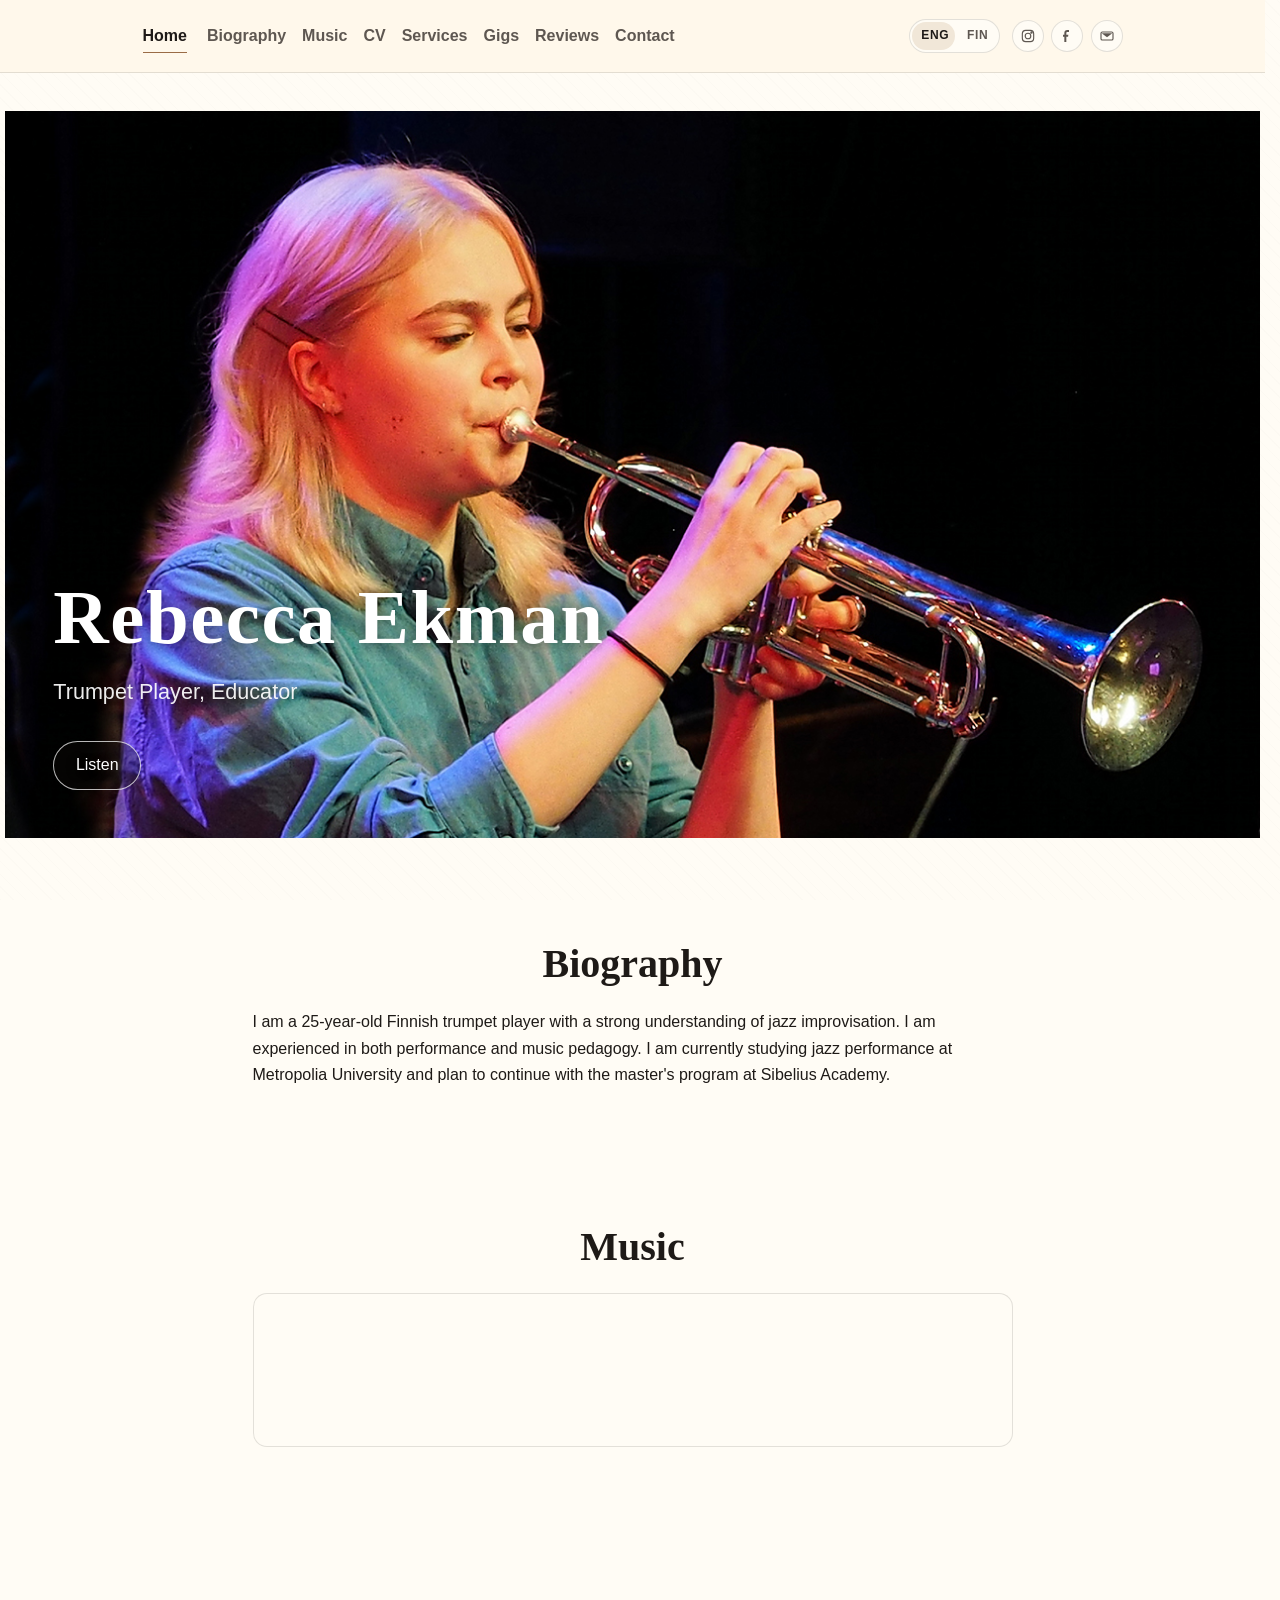
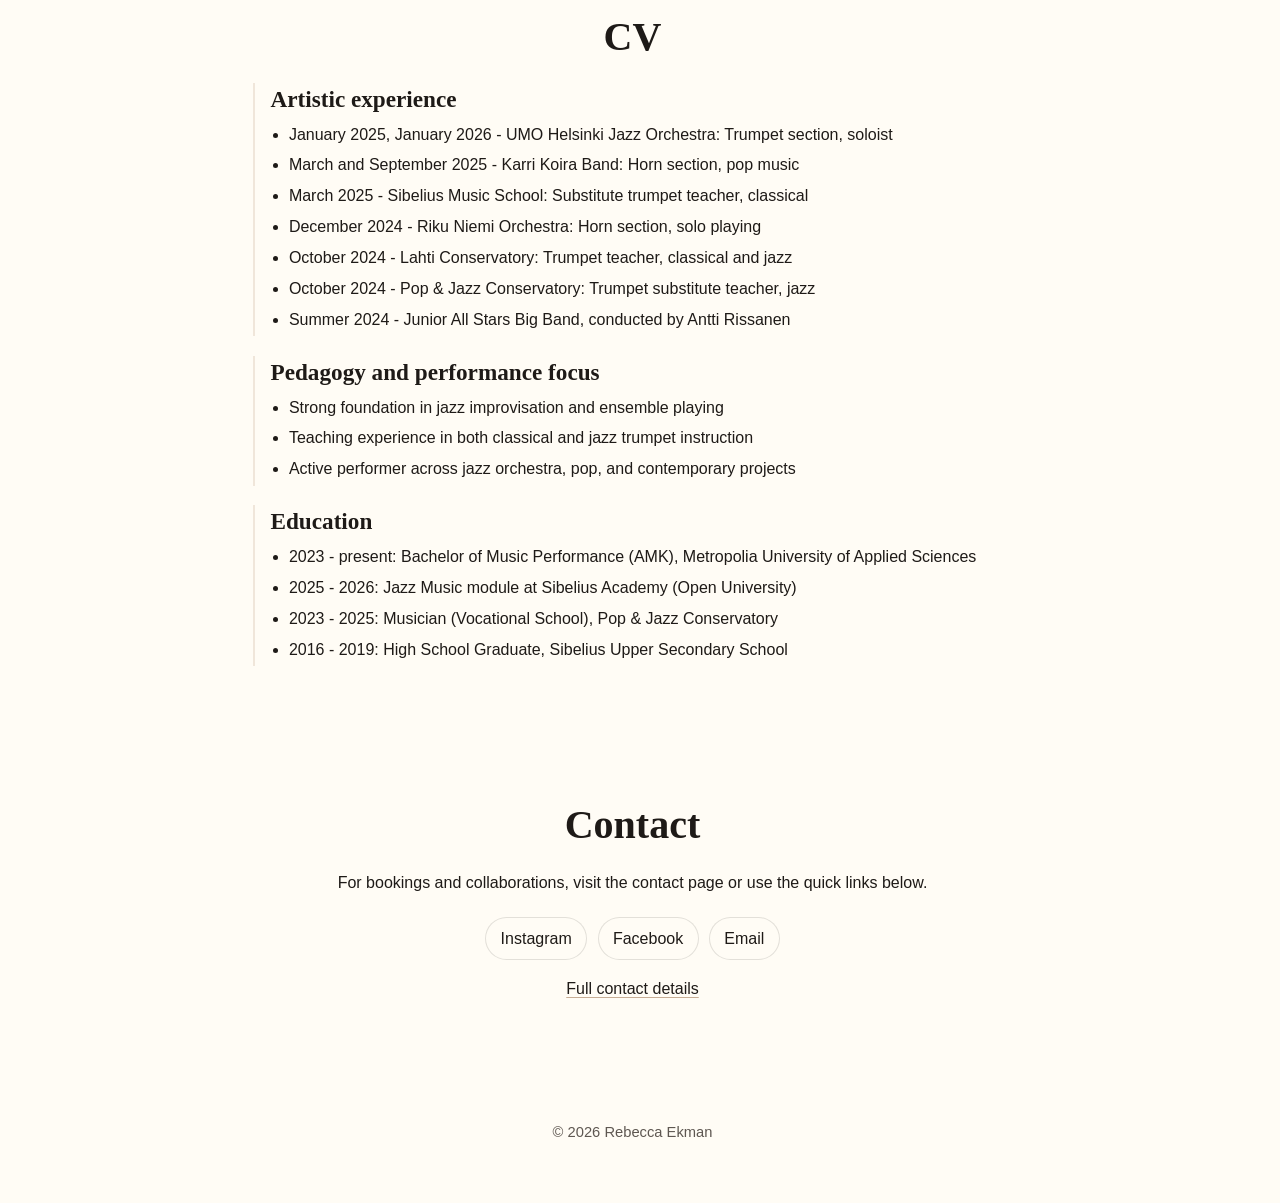
==== index.html @ d1efc55d "mobile try3" ====
<!DOCTYPE html>
<html lang="en">
  <head>
    <meta charset="UTF-8" />
    <meta name="viewport" content="width=device-width, initial-scale=1.0" />
    <meta
      name="description"
      content="Jazz trumpet player Rebecca Ekman. Performances, biography, experience, and contact links."
      data-i18n-attr="content:meta.description"
    />
    <title data-i18n="meta.title">Rebecca Ekman | Jazz Trumpet Player</title>
    <link rel="stylesheet" href="style.css" />
  </head>
  <body data-page="home">
    <header class="site-header">
      <div class="container nav-wrap">
        <div class="nav-left">
          <a class="brand" href="./" aria-current="page" data-i18n="nav.home">Home</a>
          <nav aria-label="Primary navigation" data-i18n-attr="aria-label:aria.primaryNavigation">
            <ul class="nav-links">
              <li class="nav-home-item"><a href="./" aria-current="page" data-i18n="nav.home">Home</a></li>
              <li><a href="#about" data-i18n="nav.biography">Biography</a></li>
              <li><a href="#music" data-i18n="nav.music">Music</a></li>
              <li><a href="#cv" data-i18n="nav.cv">CV</a></li>
              <li><a href="services/" data-i18n="nav.services">Services</a></li>
              <li><a href="gigs/" data-i18n="nav.gigs">Gigs</a></li>
              <li><a href="reviews/" data-i18n="nav.reviews">Reviews</a></li>
              <li><a href="contact/" data-i18n="nav.contact">Contact</a></li>
            </ul>
          </nav>
        </div>
        <div class="header-controls">
          <div class="language-switch" role="group" aria-label="Language selection" data-i18n-attr="aria-label:lang.switchAria">
            <button class="lang-btn" type="button" data-lang-switch="en" aria-pressed="true">ENG</button>
            <button class="lang-btn" type="button" data-lang-switch="fi" aria-pressed="false">FIN</button>
          </div>
          <ul class="header-social" aria-label="Social links" data-i18n-attr="aria-label:aria.socialLinks">
            <li>
              <a class="icon-link" href="https://www.instagram.com/rebecca_ekman?igsh=eTV3eXB2cWE4bXl0" target="_blank" rel="noreferrer" aria-label="Instagram" data-i18n-attr="aria-label:aria.instagram">
                <svg viewBox="0 0 24 24" aria-hidden="true">
                  <rect x="3.5" y="3.5" width="17" height="17" rx="5"></rect>
                  <circle cx="12" cy="12" r="4.2"></circle>
                  <circle cx="17.3" cy="6.8" r="1"></circle>
                </svg>
              </a>
            </li>
            <li>
              <a class="icon-link" href="https://www.facebook.com/rebecca.ekman.775" target="_blank" rel="noreferrer" aria-label="Facebook" data-i18n-attr="aria-label:aria.facebook">
                <svg viewBox="0 0 24 24" aria-hidden="true">
                  <path d="M15 3h-2.5C9.6 3 8 4.6 8 7.5V10H6v3h2v8h3v-8h2.6l.4-3H11V7.7c0-.9.3-1.7 1.8-1.7H15V3z"></path>
                </svg>
              </a>
            </li>
            <li>
              <a class="icon-link" href="mailto:rebe.ekman@gmail.com" aria-label="Email" data-i18n-attr="aria-label:aria.email">
                <svg viewBox="0 0 24 24" aria-hidden="true">
                  <rect x="3" y="6" width="18" height="12" rx="2"></rect>
                  <path d="M4 8l8 6 8-6"></path>
                </svg>
              </a>
            </li>
          </ul>
        </div>
      </div>
    </header>

    <main id="home">
      <section class="hero" aria-labelledby="hero-title">
        <div class="hero-shell">
          <div class="hero-image">
            <img
              src="pictures/rebe_trumppa.jpg"
              alt="Portrait of jazz trumpet player Rebecca Ekman"
              data-i18n-attr="alt:hero.alt"
              loading="lazy"
            />
            <div class="hero-overlay">
              <h1 id="hero-title">Rebecca Ekman</h1>
              <p class="subtitle" data-i18n="hero.subtitle">Trumpet Player, Educator</p>
              <a class="button" href="#music" data-i18n="hero.listen">Listen</a>
            </div>
          </div>
        </div>
      </section>

      <section id="about" class="section" aria-labelledby="about-title">
        <div class="container section-inner">
          <h2 id="about-title" data-i18n="about.title">Biography</h2>
          <p data-i18n="about.text">
            I am a 25-year-old Finnish trumpet player with a strong understanding
            of jazz improvisation. I am experienced in both performance and music
            pedagogy. I am currently studying jazz performance at Metropolia
            University and plan to continue with the master's program at Sibelius
            Academy.
          </p>
        </div>
      </section>

      <section id="music" class="section" aria-labelledby="music-title">
        <div class="container section-inner">
          <h2 id="music-title" data-i18n="music.title">Music</h2>
          <!--
          YouTube embed is intentionally hidden for now because no official video is available yet.
          <div class="video-frame">
            <iframe
              src="https://www.youtube.com/embed/jfKfPfyJRdk"
              title="Rebecca Ekman live performance"
              loading="lazy"
              allow="accelerometer; autoplay; clipboard-write; encrypted-media; gyroscope; picture-in-picture; web-share"
              referrerpolicy="strict-origin-when-cross-origin"
              allowfullscreen
            ></iframe>
          </div>
          -->
          <div class="spotify-frame">
            <iframe
              src="https://open.spotify.com/embed/track/4FwtFRNUe7hP4TT0rUiwZ6?utm_source=generator"
              title="Rebecca Ekman on Spotify"
              data-i18n-attr="title:music.spotifyTitle"
              loading="lazy"
              allow="autoplay; clipboard-write; encrypted-media; fullscreen; picture-in-picture"
            ></iframe>
          </div>
        </div>
      </section>

      <section id="cv" class="section" aria-labelledby="experience-title">
        <div class="container section-inner">
          <h2 id="experience-title" data-i18n="cv.title">CV</h2>
          <div class="timeline">
            <article>
              <h3 data-i18n="cv.artistic.title">Artistic experience</h3>
              <ul>
                <li data-i18n="cv.artistic.1">Jan 2025, Jan 2026 - UMO Helsinki Jazz Orchestra: Trumpet section, soloist</li>
                <li data-i18n="cv.artistic.2">March &amp; September 2025 - Karri Koira Band: Horn section, pop music</li>
                <li data-i18n="cv.artistic.3">March 2025 - Sibelius Music School: Substitute trumpet teacher, classical</li>
                <li data-i18n="cv.artistic.4">December 2024 - Riku Niemi Orchestra: Horn section, solo playing</li>
                <li data-i18n="cv.artistic.5">October 2024 - Lahti Conservatory: Trumpet teacher, classical and jazz</li>
                <li data-i18n="cv.artistic.6">October 2024 - Pop &amp; Jazz Conservatory: Trumpet substitute teacher, jazz</li>
                <li data-i18n="cv.artistic.7">Summer 2024 - Junior All Stars Big Band, conducted by Antti Rissanen</li>
              </ul>
            </article>
            <article>
              <h3 data-i18n="cv.focus.title">Pedagogy and performance focus</h3>
              <ul>
                <li data-i18n="cv.focus.1">Strong foundation in jazz improvisation and ensemble playing</li>
                <li data-i18n="cv.focus.2">Teaching experience in both classical and jazz trumpet instruction</li>
                <li data-i18n="cv.focus.3">Active performer across jazz orchestra, pop, and contemporary projects</li>
              </ul>
            </article>
            <article>
              <h3 data-i18n="cv.education.title">Education</h3>
              <ul>
                <li data-i18n="cv.education.1">2023 - present: Bachelor of Music Performance (AMK), Metropolia University of Applied Sciences</li>
                <li data-i18n="cv.education.2">2025 - 2026: Jazz Music moduleat Sibelius Academy (Open University)</li>
                <li data-i18n="cv.education.3">2023 - 2025: Musician (Vocational School), Pop &amp; Jazz Conservatory</li>
                <li data-i18n="cv.education.4">2016 - 2019: High School Graduate, Sibelius Upper Secondary School</li>
              </ul>
            </article>
          </div>
        </div>
      </section>

      <section id="contact" class="section" aria-labelledby="contact-title">
        <div class="container section-inner contact-inner">
          <h2 id="contact-title" data-i18n="contact.title">Contact</h2>
          <p data-i18n="contact.text">
            For bookings and collaborations, visit the contact page or use the quick
            links below.
          </p>
          <ul class="social-links">
            <li><a href="https://www.instagram.com/rebecca_ekman?igsh=eTV3eXB2cWE4bXl0" target="_blank" rel="noreferrer">Instagram</a></li>
            <li><a href="https://www.facebook.com/rebecca.ekman.775" target="_blank" rel="noreferrer">Facebook</a></li>
            <li><a href="mailto:rebe.ekman@gmail.com">Email</a></li>
          </ul>
          <p class="subtle-link"><a href="contact/" data-i18n="contact.full">Full contact details</a></p>
        </div>
      </section>
    </main>

    <footer class="site-footer">
      <div class="container">
        <p>&copy; <span id="year"></span> Rebecca Ekman</p>
      </div>
    </footer>

    <script src="lang.js" defer></script>
    <script>
      document.getElementById("year").textContent = new Date().getFullYear();
    </script>
  </body>
</html>
---- style.css ----
:root {
  --bg: #fffcf5;
  --surface: #fffcf5;
  --text: #1e1a17;
  --muted: #5e5751;
  --accent: #9a6c46;
  --accent-soft: rgba(154, 108, 70, 0.15);
  --border: rgba(30, 26, 23, 0.12);
  --max-width: 980px;
  --radius: 14px;
}

* {
  box-sizing: border-box;
}

a:not(.icon-link):not(.button) {
  transition: text-shadow 180ms ease;
}

a:not(.icon-link):not(.button):hover,
a:not(.icon-link):not(.button):focus-visible {
  text-shadow: 0.015em 0 0 currentColor, -0.015em 0 0 currentColor;
}

.sr-only {
  position: absolute;
  width: 1px;
  height: 1px;
  padding: 0;
  margin: -1px;
  overflow: hidden;
  clip: rect(0, 0, 0, 0);
  white-space: nowrap;
  border: 0;
}

html {
  scroll-behavior: smooth;
  height: 100%;
  scrollbar-gutter: stable;
  -webkit-text-size-adjust: 100%;
  text-size-adjust: 100%;
}

body {
  margin: 0;
  font-family: "Avenir Next", "Segoe UI", "Helvetica Neue", Arial, sans-serif;
  color: var(--text);
  background: var(--bg);
  line-height: 1.65;
  display: flex;
  flex-direction: column;
  min-height: 100vh;
  position: relative;
  isolation: isolate;
}

/* Subtle ambience layer: soft corner tint and near-invisible paper grain */
body::before,
body::after {
  content: "";
  position: fixed;
  inset: 0;
  pointer-events: none;
  z-index: 0;
}

body::before {
  display: none;
}

body::after {
  opacity: 0.35;
  background-image: repeating-linear-gradient(
    45deg,
    rgba(30, 26, 23, 0.035) 0,
    rgba(30, 26, 23, 0.035) 1px,
    transparent 1px,
    transparent 9px
  );
}

main {
  flex: 1;
}

.site-header,
main,
.site-footer {
  position: relative;
  z-index: 1;
}

.container {
  width: min(92%, var(--max-width));
  margin: 0 auto;
}

.site-header {
  position: sticky;
  top: 0;
  z-index: 100;
  backdrop-filter: blur(6px);
  background: rgb(255, 248, 235);
  border-bottom: 1px solid var(--border);
}

.nav-wrap {
  min-height: 72px;
  display: flex;
  align-items: center;
  justify-content: space-between;
  transition: background-color 200ms ease, border-color 200ms ease, transform 200ms ease;
  gap: 1.2rem;
}

.nav-left {
  display: flex;
  align-items: center;
  gap: 1.25rem;
  flex: 1 1 auto;
  min-width: 0;
}

.nav-left nav {
  min-width: 0;
}

.brand {
  text-decoration: none;
  color: var(--muted);
  font-size: 1rem;
  font-weight: 600;
  position: relative;
  transition: color 200ms ease;
}

.brand::after {
  content: "";
  position: absolute;
  left: 0;
  bottom: -4px;
  width: 100%;
  height: 1px;
  transform: scaleX(0);
  transform-origin: right;
  background: var(--accent);
  transition: transform 220ms ease;
}

.brand:hover,
.brand:focus-visible {
  color: var(--text);
}

.brand:hover::after,
.brand:focus-visible::after,
.brand[aria-current="page"]::after {
  transform: scaleX(1);
  transform-origin: left;
}

.brand[aria-current="page"] {
  color: var(--text);
}

.nav-links {
  margin: 0;
  padding: 0;
  list-style: none;
  display: flex;
  flex-wrap: wrap;
  gap: 0.75rem 1rem;
}

.nav-home-item {
  display: none;
}

.nav-links a {
  text-decoration: none;
  color: var(--muted);
  font-weight: 600;
  position: relative;
  transition: color 200ms ease;
}

.nav-links a::after {
  content: "";
  position: absolute;
  left: 0;
  bottom: -4px;
  width: 100%;
  height: 1px;
  transform: scaleX(0);
  transform-origin: right;
  background: var(--accent);
  transition: transform 220ms ease;
}

.nav-links a:hover,
.nav-links a:focus-visible {
  color: var(--text);
}

.nav-links a:hover::after,
.nav-links a:focus-visible::after {
  transform: scaleX(1);
  transform-origin: left;
}

.nav-links a[aria-current="page"] {
  color: var(--text);
}

.nav-links a[aria-current="page"]::after {
  height: 2px;
  transform: scaleX(1);
  transform-origin: left;
}

.header-social {
  list-style: none;
  margin: 0;
  padding: 0;
  display: flex;
  align-items: center;
  gap: 0.45rem;
}

.header-controls {
  margin-left: auto;
  display: flex;
  align-items: center;
  gap: 0.75rem;
  flex: 0 0 auto;
}

.language-switch {
  display: inline-flex;
  align-items: center;
  border: 1px solid var(--border);
  border-radius: 999px;
  padding: 2px;
  background: var(--surface);
  flex: 0 0 auto;
  position: relative;
  isolation: isolate;
}

.language-switch::before {
  content: "";
  position: absolute;
  top: 2px;
  left: 2px;
  width: calc(50% - 2px);
  height: calc(100% - 4px);
  border-radius: 999px;
  background: #f1e7d8;
  z-index: 0;
  transform: translateX(0%);
  transition: transform 260ms ease;
}

.language-switch[data-active-lang="fi"]::before {
  transform: translateX(100%);
}

.lang-btn {
  border: 0;
  background: transparent;
  color: var(--muted);
  font: inherit;
  font-size: 0.75rem;
  font-weight: 700;
  letter-spacing: 0.05em;
  padding: 0.24rem 0.56rem;
  border-radius: 999px;
  cursor: pointer;
  position: relative;
  z-index: 1;
  transition: color 180ms ease;
}

.lang-btn[aria-pressed="true"] {
  color: var(--text);
}

.lang-btn:hover,
.lang-btn:focus-visible {
  color: var(--text);
}

.icon-link {
  width: 32px;
  height: 32px;
  display: inline-flex;
  align-items: center;
  justify-content: center;
  border-radius: 999px;
  color: var(--muted);
  border: 1px solid var(--border);
  background: var(--surface);
  transition: color 200ms ease, border-color 200ms ease, transform 200ms ease;
}

.icon-link svg {
  width: 16px;
  height: 16px;
  fill: none;
  stroke: currentColor;
  stroke-width: 1.7;
}

.icon-link svg path {
  fill: currentColor;
  stroke: none;
}

.icon-link:hover,
.icon-link:focus-visible {
  color: var(--text);
  border-color: var(--accent);
  background-color: #f9f5ef;
  transform: translateY(-1px);
}

.hero {
  padding: 2.4rem 0 2.2rem;
}

.hero-shell {
  width: min(98vw, 1520px);
  margin: 0 auto;
}

.hero-image {
  position: relative;
  border-radius: 0;
}

.hero-image img {
  position: relative;
  width: 100%;
  height: auto;
  object-fit: contain;
  display: block;
}

.hero-overlay {
  position: absolute;
  inset: 0;
  z-index: 1;
  display: flex;
  flex-direction: column;
  justify-content: flex-end;
  align-items: flex-start;
  text-align: left;
  padding: clamp(1.2rem, 4vw, 3rem);
  color: #fff;
  text-shadow: 0 2px 12px rgba(0, 0, 0, 0.45);
}

h1,
h2,
h3 {
  margin: 0;
  line-height: 1.2;
  font-family: "Iowan Old Style", "Palatino Linotype", Palatino, "Times New Roman", serif;
  font-weight: 600;
}

h1 {
  font-size: clamp(2.5rem, 6vw, 4.8rem);
  letter-spacing: 0.02em;
}

.subtitle {
  margin: 0.6rem 0 2rem;
  font-size: clamp(1rem, 2.6vw, 1.35rem);
  color: rgba(255, 255, 255, 0.92);
}

.button {
  display: inline-block;
  text-decoration: none;
  color: #fff;
  border: 1px solid rgba(255, 255, 255, 0.72);
  padding: 0.62rem 1.35rem;
  border-radius: 999px;
  background: rgba(15, 12, 10, 0.34);
  transition: transform 200ms ease, box-shadow 200ms ease, background-color 200ms ease;
}

.button:hover,
.button:focus-visible {
  transform: translateY(-2px);
  box-shadow: 0 8px 24px rgba(10, 8, 7, 0.25);
  background-color: rgba(15, 12, 10, 0.52);
}

.section {
  padding: 4.2rem 0;
}

.section-inner {
  max-width: 760px;
  margin: 0 auto;
}

.section h2 {
  font-size: clamp(1.9rem, 4vw, 2.5rem);
  margin-bottom: 1.35rem;
  text-align: center;
}

.section p {
  color: var(--text);
  margin: 0;
}

.video-frame {
  margin: 1.4rem 0 2rem;
  border: 1px solid var(--border);
  border-radius: var(--radius);
  overflow: hidden;
  background: #000;
  box-shadow: 0 10px 34px rgba(30, 26, 23, 0.1);
}

.video-frame iframe {
  display: block;
  width: 100%;
  aspect-ratio: 16 / 9;
  border: 0;
}

.spotify-frame {
  margin: 0 0 2rem;
  border-radius: var(--radius);
  overflow: hidden;
  border: 1px solid var(--border);
  background: var(--surface);
}

.spotify-frame iframe {
  display: block;
  width: 100%;
  height: 152px;
  border: 0;
}

.performance-grid {
  display: grid;
  grid-template-columns: repeat(3, minmax(0, 1fr));
  gap: 1rem;
}

.services-grid {
  display: grid;
  grid-template-columns: minmax(0, 560px);
  justify-content: center;
}

.card {
  border: 1px solid var(--border);
  border-radius: var(--radius);
  background: var(--surface);
  padding: 1rem;
  transition: transform 200ms ease, border-color 200ms ease;
}

.card h3 {
  font-size: 1.35rem;
  margin-bottom: 0.35rem;
}

.card p {
  color: var(--muted);
  font-size: 0.97rem;
}

.card:hover {
  transform: translateY(-3px);
  border-color: var(--accent);
}

.info-grid .card:hover {
  background-color: #f9f5ef;
}

.services-grid .card:hover {
  background-color: #f9f5ef;
}

.timeline {
  display: grid;
  gap: 1.2rem;
}

.timeline article {
  border-left: 2px solid var(--accent-soft);
  padding: 0.2rem 0 0.2rem 1rem;
}

.timeline h3 {
  font-size: 1.45rem;
  margin-bottom: 0.5rem;
}

.timeline ul {
  margin: 0;
  padding-left: 1.15rem;
}

.timeline li + li {
  margin-top: 0.28rem;
}

.contact-inner {
  text-align: center;
}

.social-links {
  list-style: none;
  padding: 0;
  margin: 1.3rem 0 0;
  display: flex;
  flex-wrap: wrap;
  justify-content: center;
  gap: 0.65rem;
}

.social-links a {
  display: inline-flex;
  align-items: center;
  text-decoration: none;
  color: var(--text);
  border: 1px solid var(--border);
  border-radius: 999px;
  padding: 0.45rem 0.9rem;
  background: var(--surface);
  transition: background-color 200ms ease, border-color 200ms ease, transform 200ms ease;
}

.social-links a:not(.icon-link):not(.button) {
  transition: background-color 200ms ease, border-color 200ms ease, transform 200ms ease, text-shadow 180ms ease;
}

.social-links a:hover,
.social-links a:focus-visible {
  background-color: #f9f5ef;
  border-color: var(--accent);
  transform: translateY(-2px);
}

.subtle-link {
  margin-top: 2rem;
}

#contact .subtle-link {
  margin-top: 1rem;
}

.subtle-link a {
  color: var(--text);
  text-decoration-color: rgba(154, 108, 70, 0.55);
  text-underline-offset: 0.2rem;
  text-decoration-thickness: 1px;
  transition: color 180ms ease, text-decoration-color 180ms ease, text-decoration-thickness 180ms ease;
}

.subtle-link a:hover,
.subtle-link a:focus-visible {
  color: var(--text);
  text-decoration-color: var(--accent);
  text-decoration-thickness: 2px;
}

.page-hero {
  padding-bottom: 1.8rem;
}

.page-hero h1 {
  font-size: clamp(2.2rem, 5vw, 3.4rem);
  margin-bottom: 0.5rem;
}

.info-grid {
  display: grid;
  grid-template-columns: repeat(2, minmax(0, 280px));
  justify-content: center;
  gap: 1rem;
  margin-bottom: 1.5rem;
}

.card a,
.timeline a,
.info-grid a,
.contact-inner p a {
  color: var(--text);
  text-decoration-color: rgba(154, 108, 70, 0.55);
  text-underline-offset: 0.2rem;
  text-decoration-thickness: 1px;
  transition: color 180ms ease, text-decoration-color 180ms ease, text-decoration-thickness 180ms ease;
}

.card a:hover,
.card a:focus-visible,
.timeline a:hover,
.timeline a:focus-visible,
.info-grid a:hover,
.info-grid a:focus-visible,
.contact-inner p a:hover,
.contact-inner p a:focus-visible {
  color: var(--text);
  text-decoration-color: var(--accent);
  text-decoration-thickness: 2px;
}

.site-footer {
  padding: 2.2rem 0 2.8rem;
  text-align: center;
  color: var(--muted);
  font-size: 0.92rem;
}

@media (max-width: 840px) {
  .performance-grid {
    grid-template-columns: 1fr;
  }

  .info-grid {
    grid-template-columns: 1fr;
  }

  .hero {
    padding: 1.1rem 0 1.8rem;
  }
}

@media (max-width: 640px) {
  .nav-wrap {
    flex-wrap: wrap;
    justify-content: flex-start;
    align-items: center;
    padding: 0.85rem 0;
  }

  .nav-left {
    display: flex;
    align-items: center;
    flex-wrap: nowrap;
    gap: 0.7rem;
    min-width: 0;
    flex: 1 1 100%;
  }

  .brand {
    display: none;
  }

  .nav-left nav {
    min-width: 0;
    flex: 1 1 auto;
    margin-top: 0;
    overflow-x: auto;
    overflow-y: hidden;
    -webkit-overflow-scrolling: touch;
    scrollbar-width: none;
  }

  .nav-left nav::-webkit-scrollbar {
    display: none;
  }

  .nav-links {
    flex-wrap: nowrap;
    justify-content: flex-start;
    gap: 0.75rem;
    width: max-content;
    white-space: nowrap;
  }

  .nav-home-item {
    display: list-item;
  }

  .nav-links li {
    flex: 0 0 auto;
  }

  .header-controls {
    width: 100%;
    margin-left: 0;
    justify-content: space-between;
    gap: 0.9rem;
  }

  .section {
    padding: 3.2rem 0;
  }
}
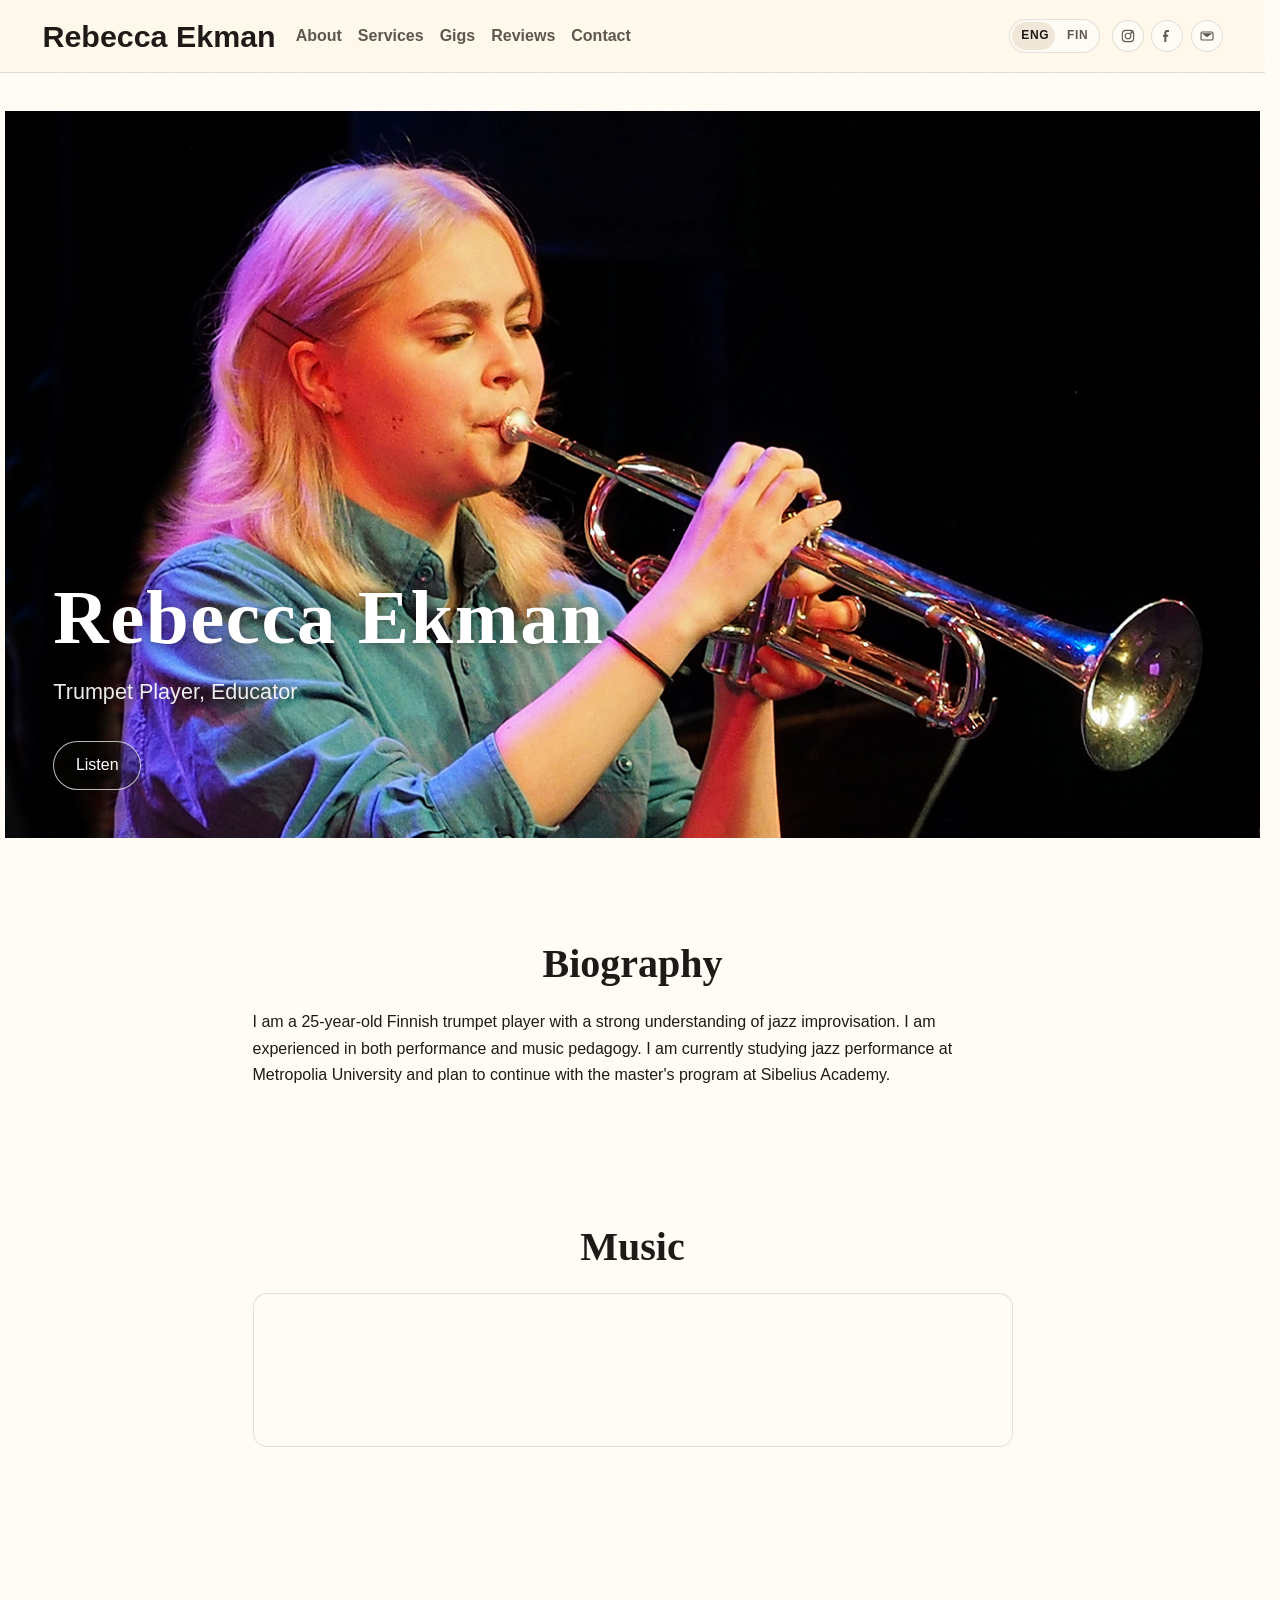
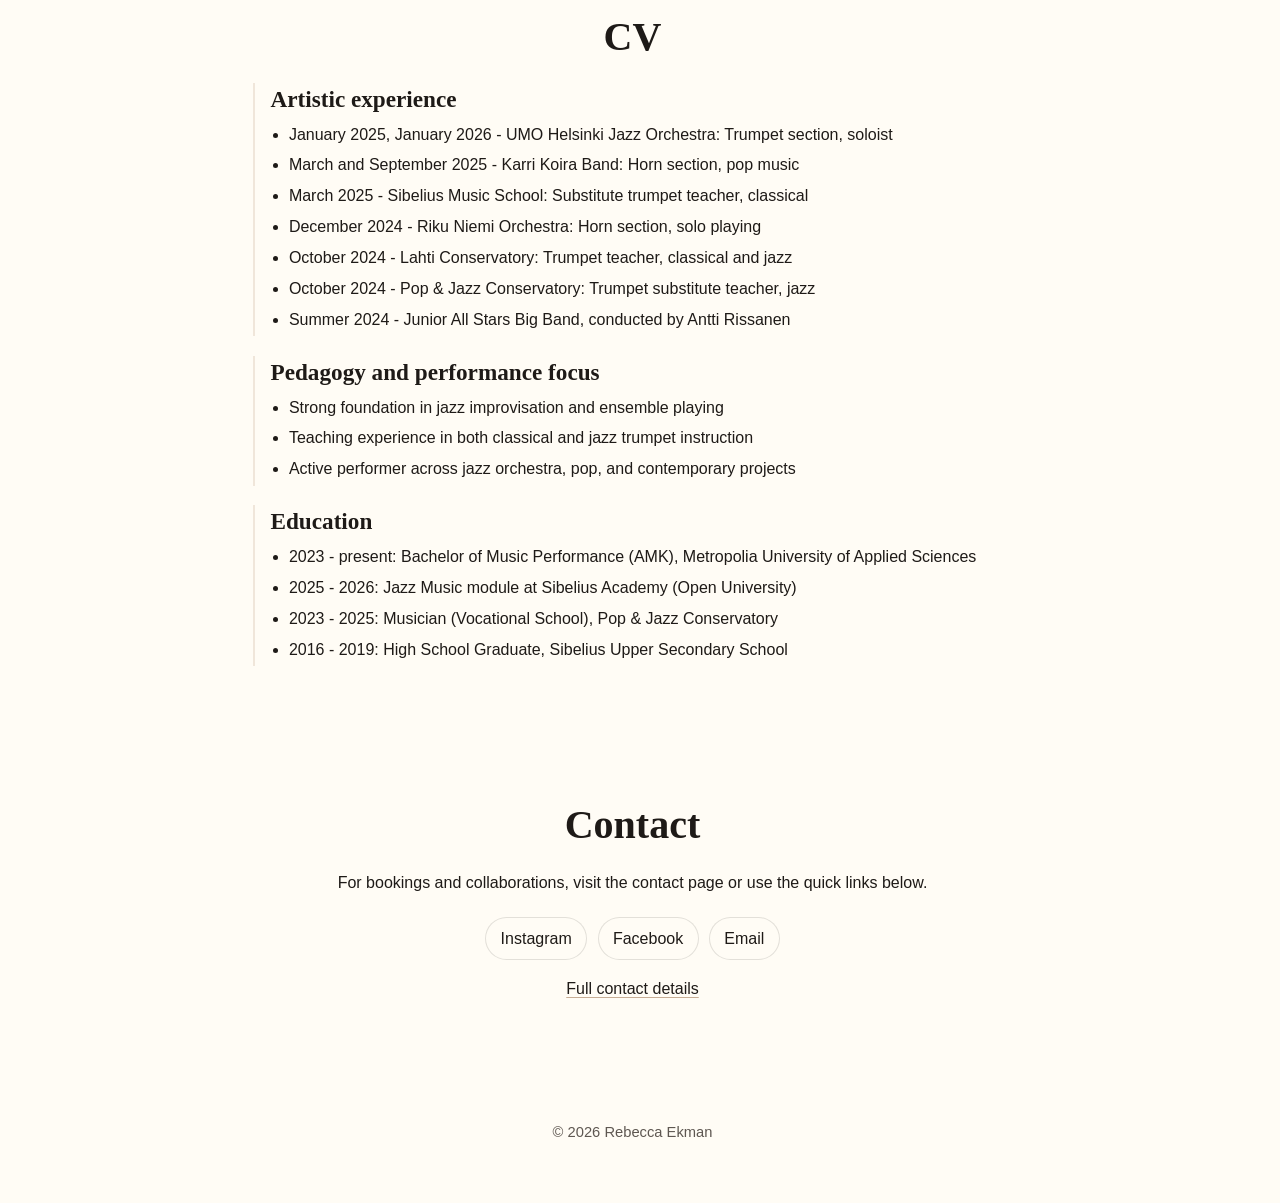
==== commit 2951325a: "removed extra buttons at the top, added rebecca name" ====
--- a/index.html
+++ b/index.html
@@ -15,13 +15,10 @@
     <header class="site-header">
       <div class="container nav-wrap">
         <div class="nav-left">
-          <a class="brand" href="./" aria-current="page" data-i18n="nav.home">Home</a>
+          <a class="brand" href="./#about">Rebecca Ekman</a>
           <nav aria-label="Primary navigation" data-i18n-attr="aria-label:aria.primaryNavigation">
             <ul class="nav-links">
-              <li class="nav-home-item"><a href="./" aria-current="page" data-i18n="nav.home">Home</a></li>
-              <li><a href="#about" data-i18n="nav.biography">Biography</a></li>
-              <li><a href="#music" data-i18n="nav.music">Music</a></li>
-              <li><a href="#cv" data-i18n="nav.cv">CV</a></li>
+              <li class="nav-home-item"><a href="./#about" data-i18n="nav.home">Home</a></li>
               <li><a href="services/" data-i18n="nav.services">Services</a></li>
               <li><a href="gigs/" data-i18n="nav.gigs">Gigs</a></li>
               <li><a href="reviews/" data-i18n="nav.reviews">Reviews</a></li>
--- a/style.css
+++ b/style.css
@@ -97,6 +97,10 @@
   margin: 0 auto;
 }
 
+.site-header .container {
+  width: min(96.5%, 1180px);
+}
+
 .site-header {
   position: sticky;
   top: 0;
@@ -129,40 +133,12 @@
 
 .brand {
   text-decoration: none;
-  color: var(--muted);
-  font-size: 1rem;
-  font-weight: 600;
-  position: relative;
-  transition: color 200ms ease;
-}
-
-.brand::after {
-  content: "";
-  position: absolute;
-  left: 0;
-  bottom: -4px;
-  width: 100%;
-  height: 1px;
-  transform: scaleX(0);
-  transform-origin: right;
-  background: var(--accent);
-  transition: transform 220ms ease;
-}
-
-.brand:hover,
-.brand:focus-visible {
-  color: var(--text);
-}
-
-.brand:hover::after,
-.brand:focus-visible::after,
-.brand[aria-current="page"]::after {
-  transform: scaleX(1);
-  transform-origin: left;
-}
-
-.brand[aria-current="page"] {
-  color: var(--text);
+  color: var(--text);
+  font-size: 1.9rem;
+  font-weight: 700;
+  line-height: 1;
+  white-space: nowrap;
+  flex: 0 0 auto;
 }
 
 .nav-links {
@@ -175,7 +151,7 @@
 }
 
 .nav-home-item {
-  display: none;
+  display: list-item;
 }
 
 .nav-links a {
@@ -657,10 +633,6 @@
     flex: 1 1 100%;
   }
 
-  .brand {
-    display: none;
-  }
-
   .nav-left nav {
     min-width: 0;
     flex: 1 1 auto;
@@ -683,10 +655,6 @@
     white-space: nowrap;
   }
 
-  .nav-home-item {
-    display: list-item;
-  }
-
   .nav-links li {
     flex: 0 0 auto;
   }
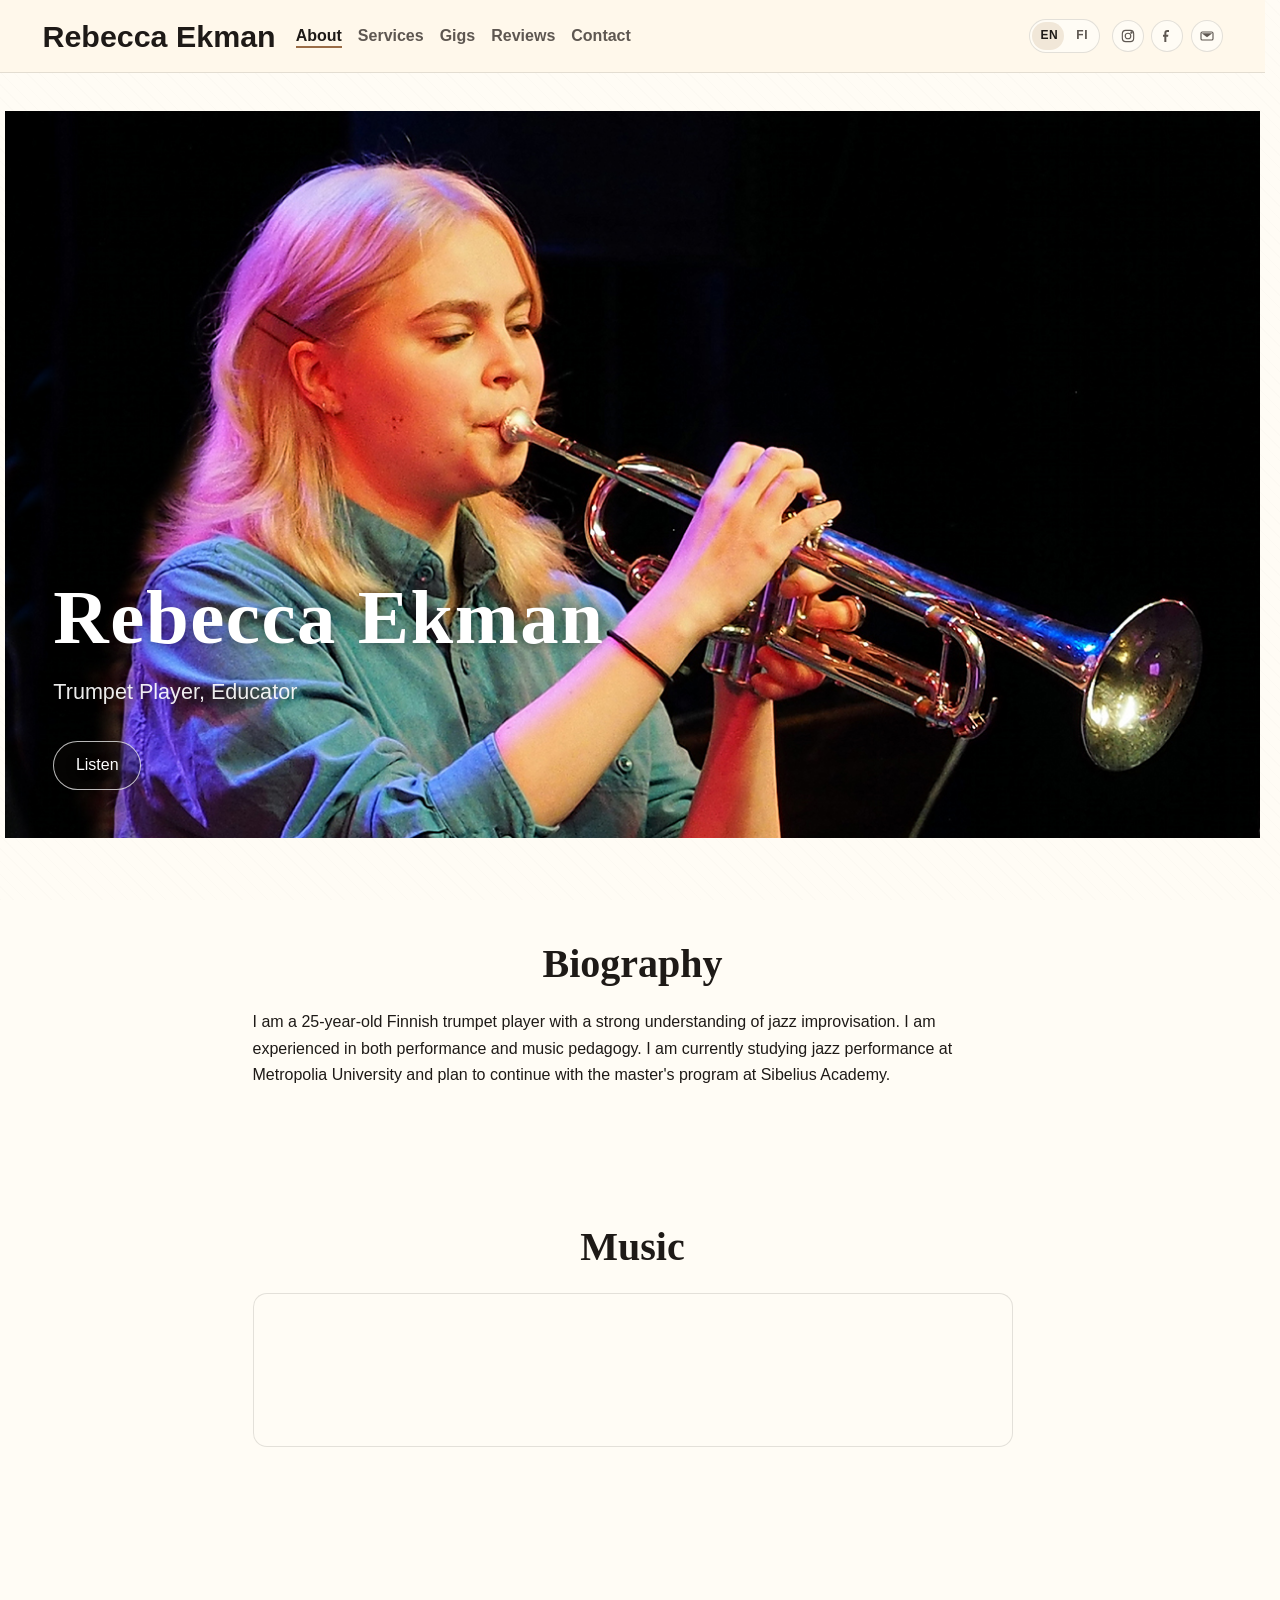
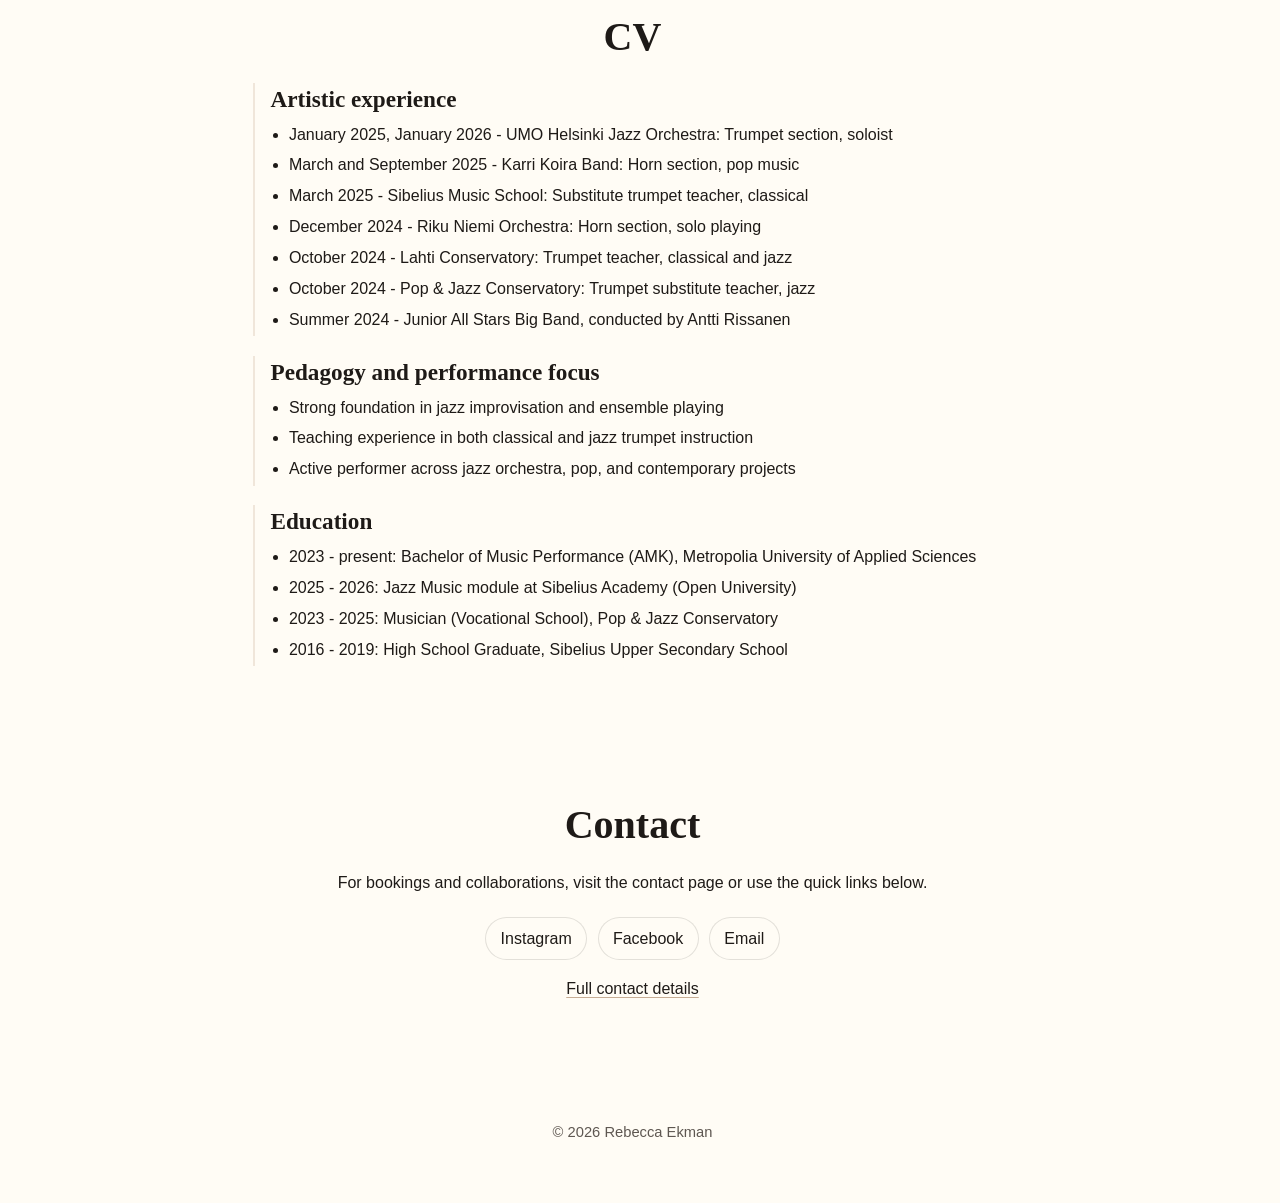
==== commit f680395e: "eng/fin to en/fi for space, about snaps to top of page" ====
--- a/index.html
+++ b/index.html
@@ -15,10 +15,10 @@
     <header class="site-header">
       <div class="container nav-wrap">
         <div class="nav-left">
-          <a class="brand" href="./#about">Rebecca Ekman</a>
+          <a class="brand" href="./">Rebecca Ekman</a>
           <nav aria-label="Primary navigation" data-i18n-attr="aria-label:aria.primaryNavigation">
             <ul class="nav-links">
-              <li class="nav-home-item"><a href="./#about" data-i18n="nav.home">Home</a></li>
+              <li class="nav-home-item"><a href="./" aria-current="page" data-i18n="nav.home">Home</a></li>
               <li><a href="services/" data-i18n="nav.services">Services</a></li>
               <li><a href="gigs/" data-i18n="nav.gigs">Gigs</a></li>
               <li><a href="reviews/" data-i18n="nav.reviews">Reviews</a></li>
@@ -28,8 +28,8 @@
         </div>
         <div class="header-controls">
           <div class="language-switch" role="group" aria-label="Language selection" data-i18n-attr="aria-label:lang.switchAria">
-            <button class="lang-btn" type="button" data-lang-switch="en" aria-pressed="true">ENG</button>
-            <button class="lang-btn" type="button" data-lang-switch="fi" aria-pressed="false">FIN</button>
+            <button class="lang-btn" type="button" data-lang-switch="en" aria-pressed="true">EN</button>
+            <button class="lang-btn" type="button" data-lang-switch="fi" aria-pressed="false">FI</button>
           </div>
           <ul class="header-social" aria-label="Social links" data-i18n-attr="aria-label:aria.socialLinks">
             <li>
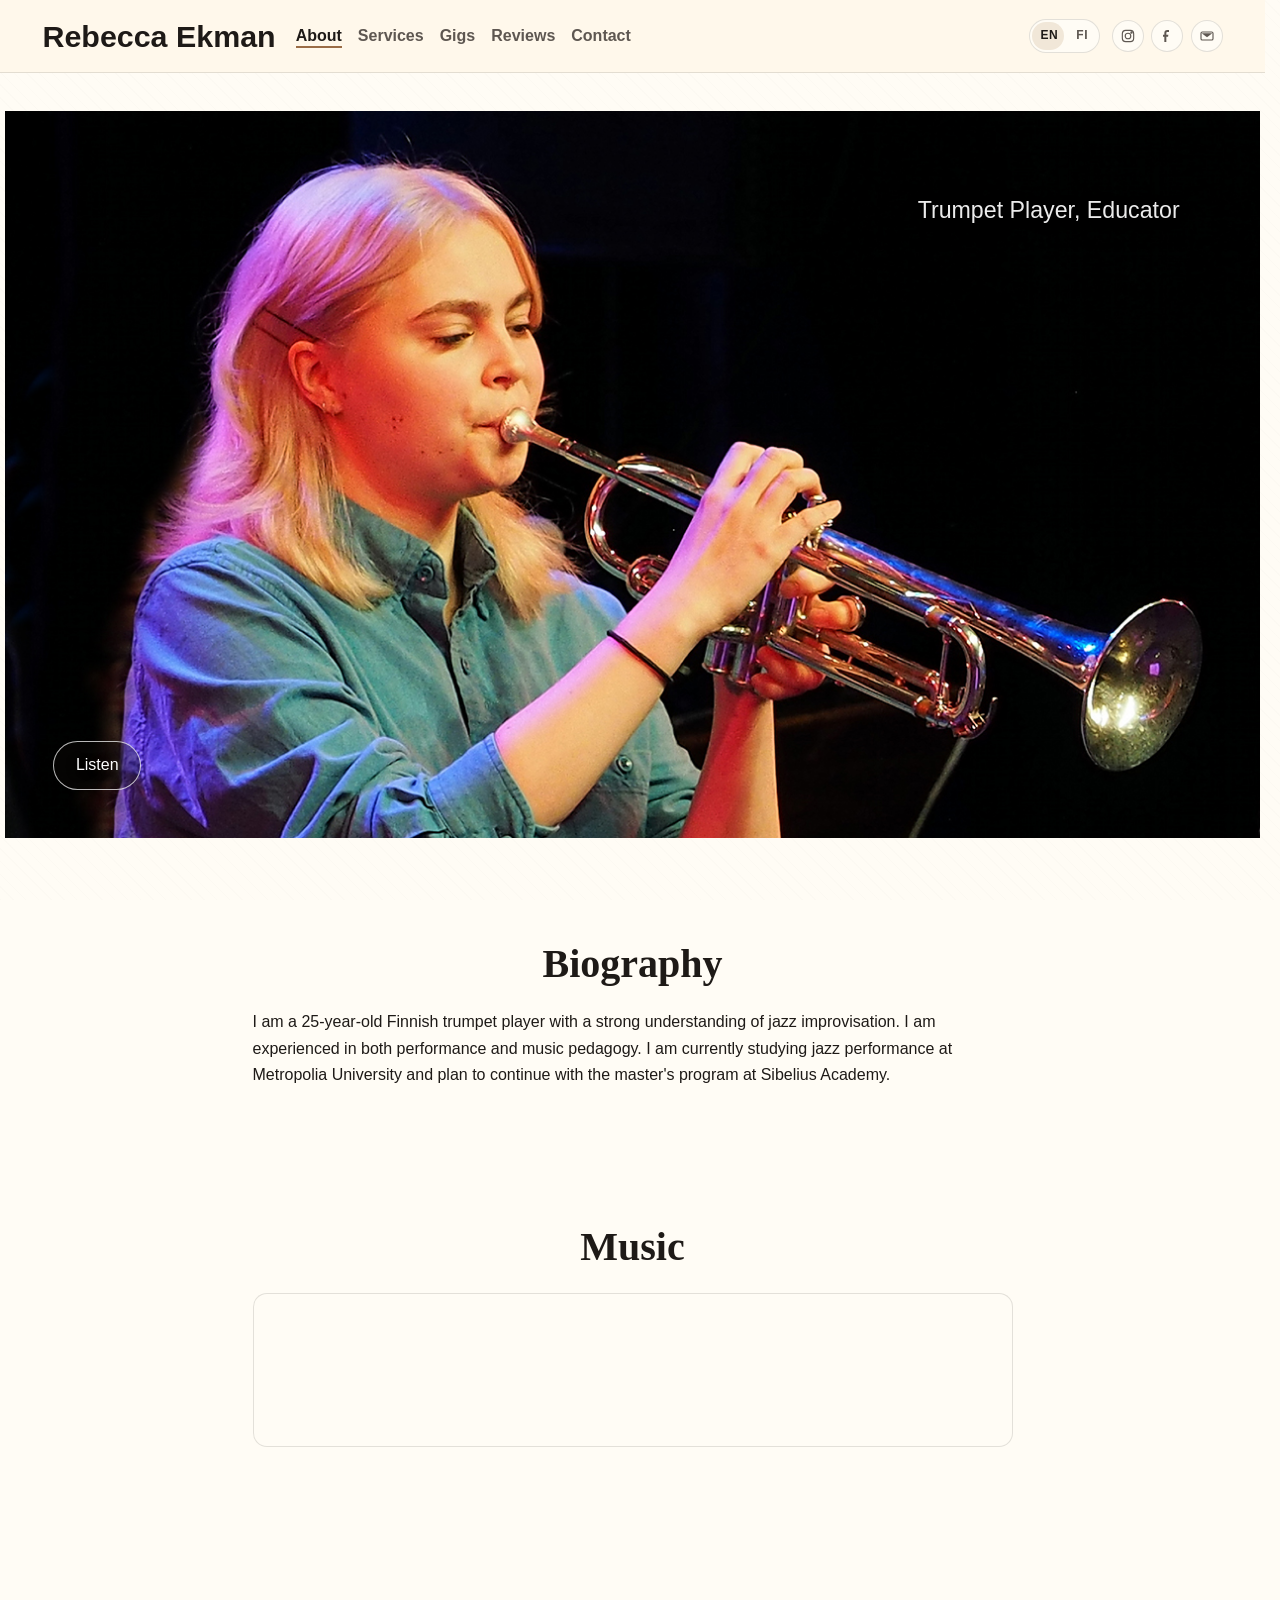
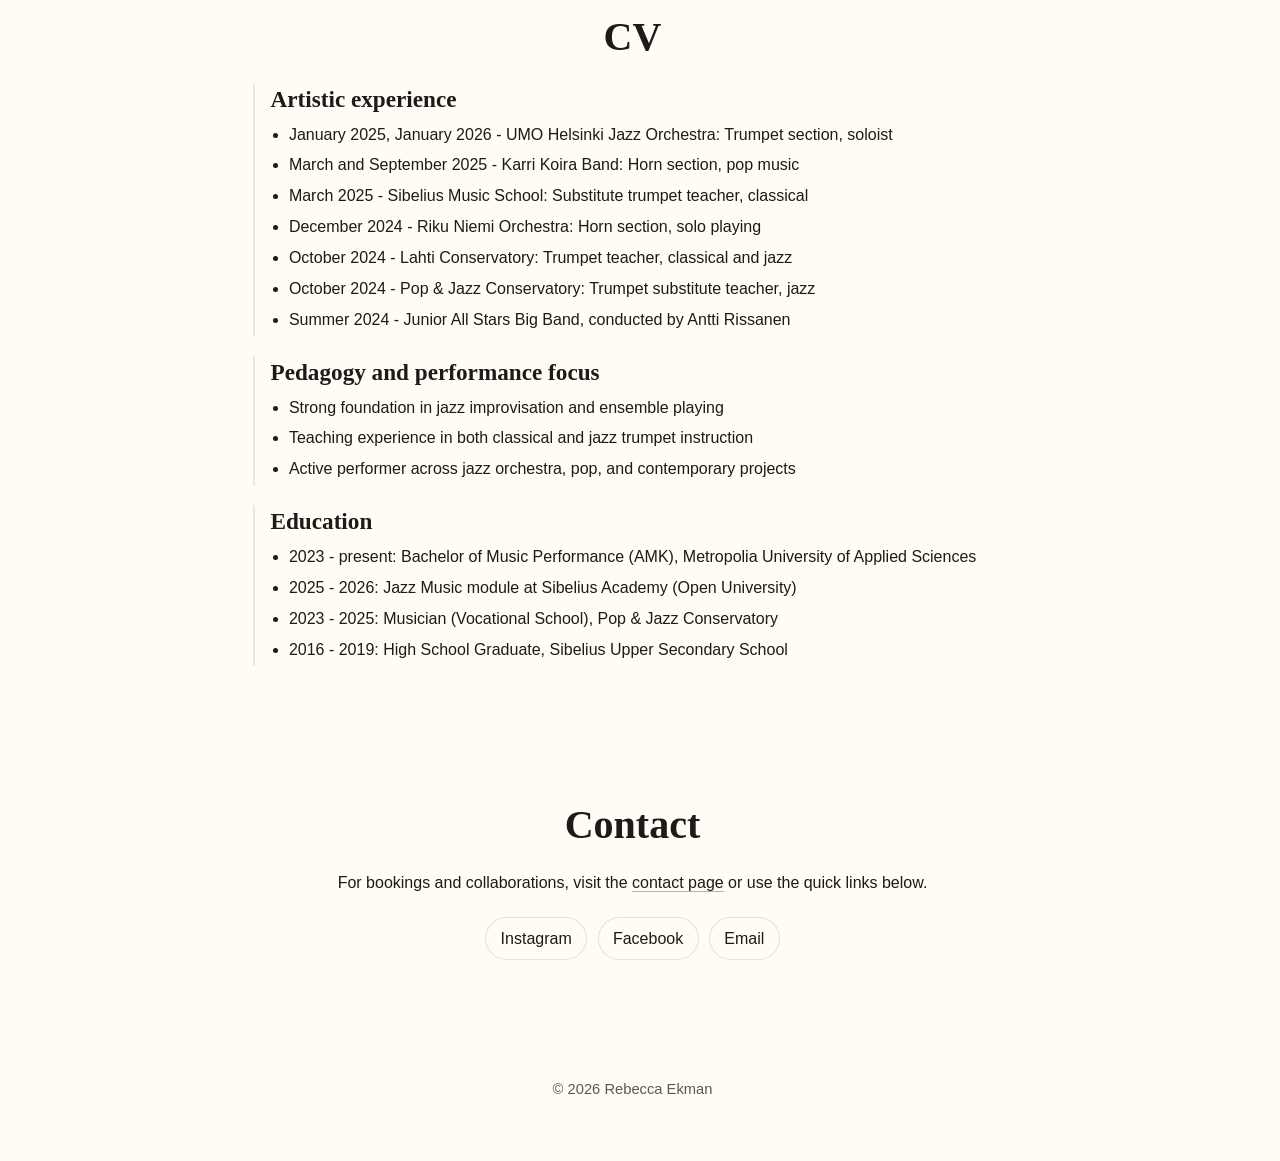
==== commit 501227ff: "smaller top panel on mobile, yhteysteksti parempi" ====
--- a/index.html
+++ b/index.html
@@ -31,6 +31,9 @@
             <button class="lang-btn" type="button" data-lang-switch="en" aria-pressed="true">EN</button>
             <button class="lang-btn" type="button" data-lang-switch="fi" aria-pressed="false">FI</button>
           </div>
+          <button class="menu-toggle" type="button" aria-expanded="false" aria-controls="mobile-menu" aria-label="Open navigation menu" data-i18n-attr="aria-label:menu.toggleAria">
+            <span></span><span></span><span></span>
+          </button>
           <ul class="header-social" aria-label="Social links" data-i18n-attr="aria-label:aria.socialLinks">
             <li>
               <a class="icon-link" href="https://www.instagram.com/rebecca_ekman?igsh=eTV3eXB2cWE4bXl0" target="_blank" rel="noreferrer" aria-label="Instagram" data-i18n-attr="aria-label:aria.instagram">
@@ -58,6 +61,22 @@
             </li>
           </ul>
         </div>
+        <div class="mobile-menu" id="mobile-menu" hidden>
+          <nav aria-label="Primary navigation" data-i18n-attr="aria-label:aria.primaryNavigation">
+            <ul class="mobile-nav-links">
+              <li><a href="./" aria-current="page" data-i18n="nav.home">About</a></li>
+              <li><a href="services/" data-i18n="nav.services">Services</a></li>
+              <li><a href="gigs/" data-i18n="nav.gigs">Gigs</a></li>
+              <li><a href="reviews/" data-i18n="nav.reviews">Reviews</a></li>
+              <li><a href="contact/" data-i18n="nav.contact">Contact</a></li>
+            </ul>
+          </nav>
+          <ul class="header-social mobile-social" aria-label="Social links" data-i18n-attr="aria-label:aria.socialLinks">
+            <li><a class="icon-link" href="https://www.instagram.com/rebecca_ekman?igsh=eTV3eXB2cWE4bXl0" target="_blank" rel="noreferrer" aria-label="Instagram" data-i18n-attr="aria-label:aria.instagram"><svg viewBox="0 0 24 24" aria-hidden="true"><rect x="3.5" y="3.5" width="17" height="17" rx="5"></rect><circle cx="12" cy="12" r="4.2"></circle><circle cx="17.3" cy="6.8" r="1"></circle></svg></a></li>
+            <li><a class="icon-link" href="https://www.facebook.com/rebecca.ekman.775" target="_blank" rel="noreferrer" aria-label="Facebook" data-i18n-attr="aria-label:aria.facebook"><svg viewBox="0 0 24 24" aria-hidden="true"><path d="M15 3h-2.5C9.6 3 8 4.6 8 7.5V10H6v3h2v8h3v-8h2.6l.4-3H11V7.7c0-.9.3-1.7 1.8-1.7H15V3z"></path></svg></a></li>
+            <li><a class="icon-link" href="mailto:rebe.ekman@gmail.com" aria-label="Email" data-i18n-attr="aria-label:aria.email"><svg viewBox="0 0 24 24" aria-hidden="true"><rect x="3" y="6" width="18" height="12" rx="2"></rect><path d="M4 8l8 6 8-6"></path></svg></a></li>
+          </ul>
+        </div>
       </div>
     </header>
 
@@ -72,7 +91,7 @@
               loading="lazy"
             />
             <div class="hero-overlay">
-              <h1 id="hero-title">Rebecca Ekman</h1>
+              <h1 id="hero-title" class="sr-only">Rebecca Ekman</h1>
               <p class="subtitle" data-i18n="hero.subtitle">Trumpet Player, Educator</p>
               <a class="button" href="#music" data-i18n="hero.listen">Listen</a>
             </div>
@@ -161,8 +180,8 @@
       <section id="contact" class="section" aria-labelledby="contact-title">
         <div class="container section-inner contact-inner">
           <h2 id="contact-title" data-i18n="contact.title">Contact</h2>
-          <p data-i18n="contact.text">
-            For bookings and collaborations, visit the contact page or use the quick
+          <p data-i18n-html="contact.text">
+            For bookings and collaborations, visit the <a href="contact/">contact page</a> or use the quick
             links below.
           </p>
           <ul class="social-links">
@@ -170,7 +189,6 @@
             <li><a href="https://www.facebook.com/rebecca.ekman.775" target="_blank" rel="noreferrer">Facebook</a></li>
             <li><a href="mailto:rebe.ekman@gmail.com">Email</a></li>
           </ul>
-          <p class="subtle-link"><a href="contact/" data-i18n="contact.full">Full contact details</a></p>
         </div>
       </section>
     </main>
--- a/style.css
+++ b/style.css
@@ -18,8 +18,8 @@
   transition: text-shadow 180ms ease;
 }
 
-a:not(.icon-link):not(.button):hover,
-a:not(.icon-link):not(.button):focus-visible {
+a:not(.icon-link):not(.button):not(.brand):hover,
+a:not(.icon-link):not(.button):not(.brand):focus-visible {
   text-shadow: 0.015em 0 0 currentColor, -0.015em 0 0 currentColor;
 }
 
@@ -139,6 +139,19 @@
   line-height: 1;
   white-space: nowrap;
   flex: 0 0 auto;
+  -webkit-font-smoothing: antialiased;
+  -moz-osx-font-smoothing: grayscale;
+  font-synthesis: none;
+  transition: none;
+}
+
+.brand:hover,
+.brand:focus-visible {
+  color: var(--text);
+  font-weight: 700;
+  text-decoration: none;
+  -webkit-font-smoothing: antialiased;
+  -moz-osx-font-smoothing: grayscale;
 }
 
 .nav-links {
@@ -211,6 +224,90 @@
   align-items: center;
   gap: 0.75rem;
   flex: 0 0 auto;
+}
+
+.menu-toggle,
+.mobile-menu {
+  display: none;
+}
+
+.menu-toggle {
+  width: 34px;
+  height: 34px;
+  border: 1px solid var(--border);
+  border-radius: 999px;
+  background: var(--surface);
+  align-items: center;
+  justify-content: center;
+  flex-direction: column;
+  gap: 3px;
+  cursor: pointer;
+  padding: 0;
+}
+
+.menu-toggle span {
+  display: block;
+  box-sizing: border-box;
+  width: 13px;
+  height: 2px;
+  border-radius: 999px;
+  background: var(--muted);
+}
+
+.mobile-menu {
+  position: absolute;
+  top: 100%;
+  left: 0;
+  right: 0;
+  z-index: 120;
+  background: rgb(255, 248, 235);
+  border: 1px solid var(--border);
+  border-radius: 0;
+  padding: 0.8rem;
+  box-shadow: 0 14px 30px rgba(30, 26, 23, 0.16);
+  opacity: 0;
+  clip-path: inset(0 0 100% 0);
+  pointer-events: none;
+  transition: opacity 220ms ease, clip-path 260ms ease;
+}
+
+.mobile-menu.is-open {
+  opacity: 1;
+  clip-path: inset(0 0 0% 0);
+  pointer-events: auto;
+}
+
+.mobile-nav-links {
+  list-style: none;
+  margin: 0;
+  padding: 0;
+  display: grid;
+  gap: 0.35rem;
+}
+
+.mobile-nav-links a {
+  display: block;
+  text-align: center;
+  text-decoration: none;
+  color: var(--muted);
+  font-weight: 600;
+  padding: 0.3rem 0;
+}
+
+.mobile-nav-links a[aria-current="page"] {
+  color: var(--text);
+  font-weight: 600;
+  text-decoration: underline;
+  text-decoration-color: var(--accent);
+  text-decoration-thickness: 2px;
+  text-underline-offset: 4px;
+}
+
+.mobile-social {
+  margin-top: 0.65rem;
+  padding-top: 0.65rem;
+  border-top: 1px solid var(--border);
+  justify-content: center;
 }
 
 .language-switch {
@@ -251,7 +348,13 @@
   font-size: 0.75rem;
   font-weight: 700;
   letter-spacing: 0.05em;
+  width: auto;
+  height: auto;
+  min-width: 1.8rem;
   padding: 0.24rem 0.56rem;
+  display: inline-flex;
+  align-items: center;
+  justify-content: center;
   border-radius: 999px;
   cursor: pointer;
   position: relative;
@@ -353,9 +456,14 @@
 }
 
 .subtitle {
-  margin: 0.6rem 0 2rem;
-  font-size: clamp(1rem, 2.6vw, 1.35rem);
+  position: absolute;
+  top: clamp(2rem, 7vw, 5rem);
+  right: clamp(2rem, 7vw, 5rem);
+  margin: 0;
+  font-size: clamp(0.85rem, 2.2vw, 1.45rem);
   color: rgba(255, 255, 255, 0.92);
+  text-align: right;
+  max-width: 50%;
 }
 
 .button {
@@ -618,52 +726,43 @@
 
 @media (max-width: 640px) {
   .nav-wrap {
-    flex-wrap: wrap;
-    justify-content: flex-start;
+    flex-wrap: nowrap;
+    justify-content: space-between;
     align-items: center;
-    padding: 0.85rem 0;
+    padding: 0.45rem 0;
+    min-height: 52px;
+  }
+
+  .brand {
+    font-size: 1.3rem;
   }
 
   .nav-left {
     display: flex;
     align-items: center;
-    flex-wrap: nowrap;
-    gap: 0.7rem;
-    min-width: 0;
-    flex: 1 1 100%;
-  }
-
-  .nav-left nav {
+    gap: 0;
     min-width: 0;
     flex: 1 1 auto;
-    margin-top: 0;
-    overflow-x: auto;
-    overflow-y: hidden;
-    -webkit-overflow-scrolling: touch;
-    scrollbar-width: none;
-  }
-
-  .nav-left nav::-webkit-scrollbar {
+  }
+
+  .nav-left nav,
+  .header-controls .header-social {
     display: none;
   }
 
-  .nav-links {
-    flex-wrap: nowrap;
-    justify-content: flex-start;
-    gap: 0.75rem;
-    width: max-content;
-    white-space: nowrap;
-  }
-
-  .nav-links li {
-    flex: 0 0 auto;
-  }
-
   .header-controls {
-    width: 100%;
+    width: auto;
     margin-left: 0;
-    justify-content: space-between;
-    gap: 0.9rem;
+    justify-content: flex-end;
+    gap: 0.55rem;
+  }
+
+  .menu-toggle {
+    display: inline-flex;
+  }
+
+  .mobile-menu {
+    display: block;
   }
 
   .section {
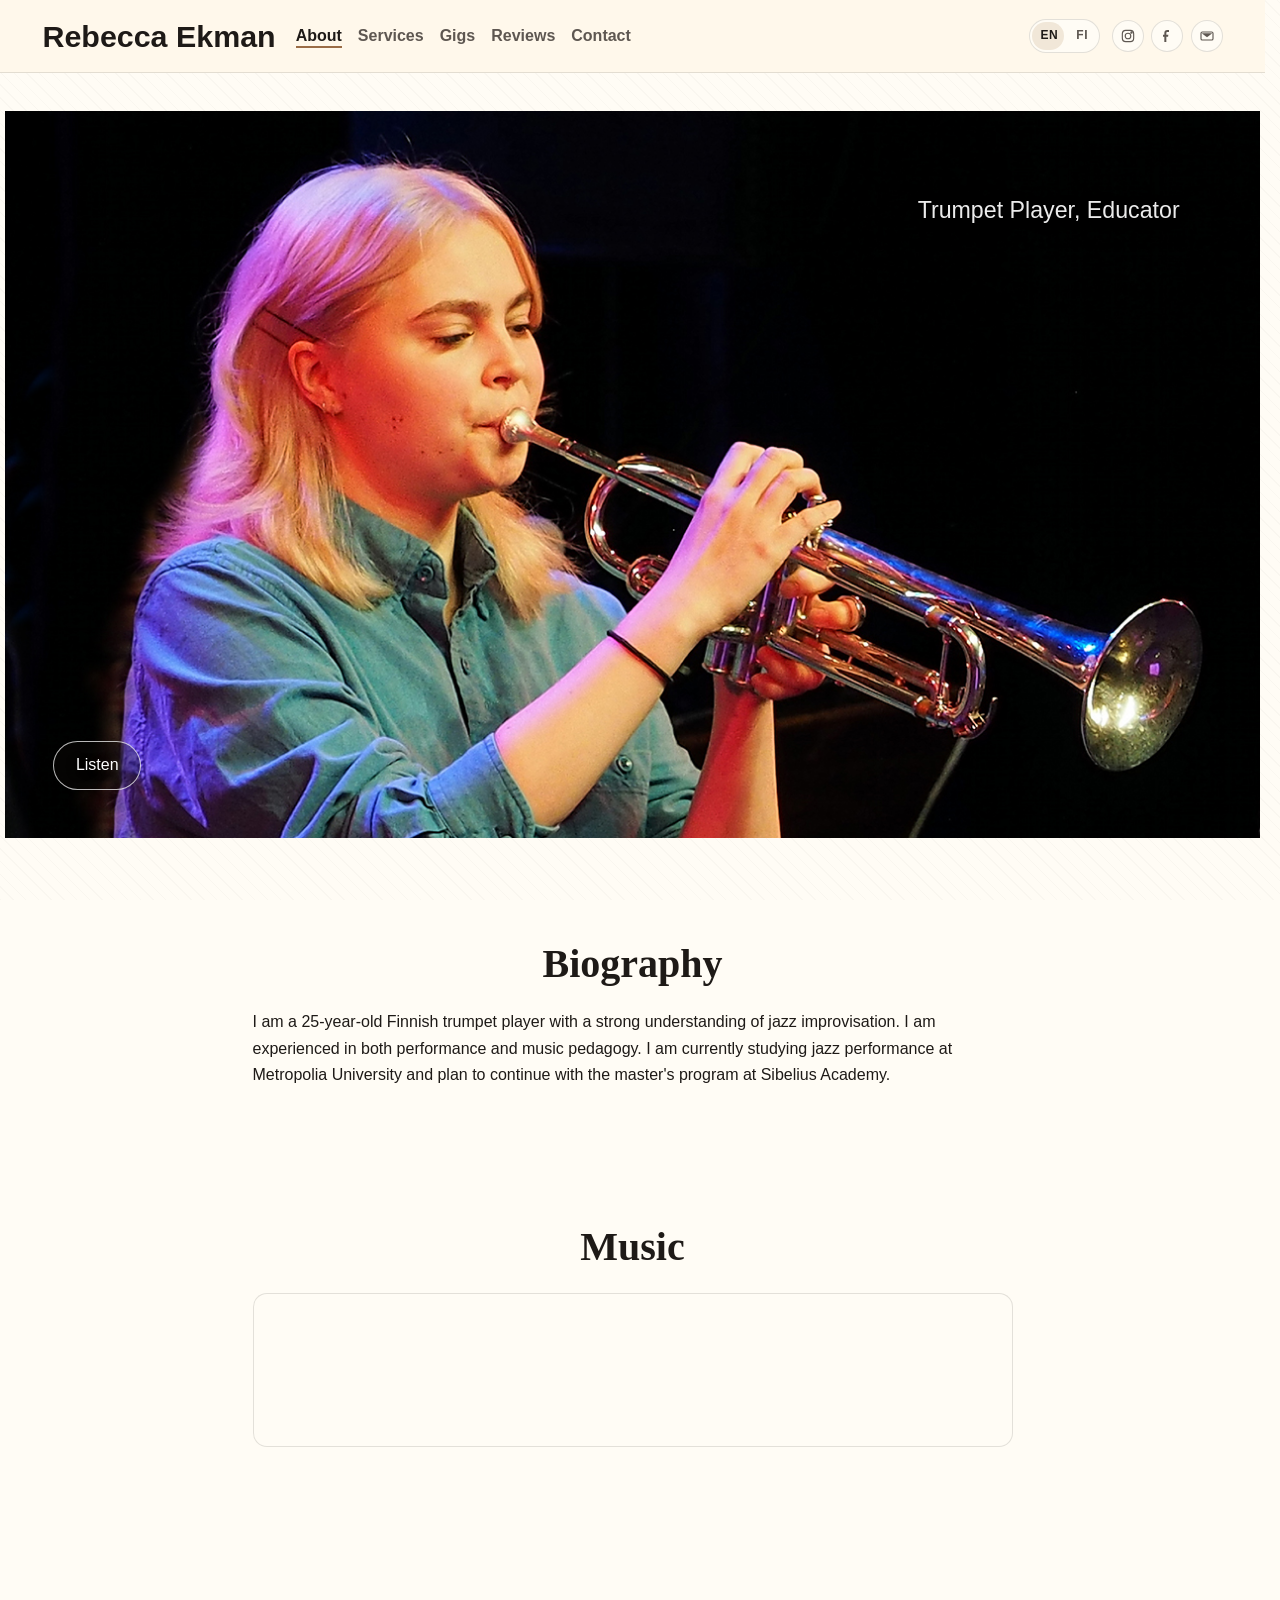
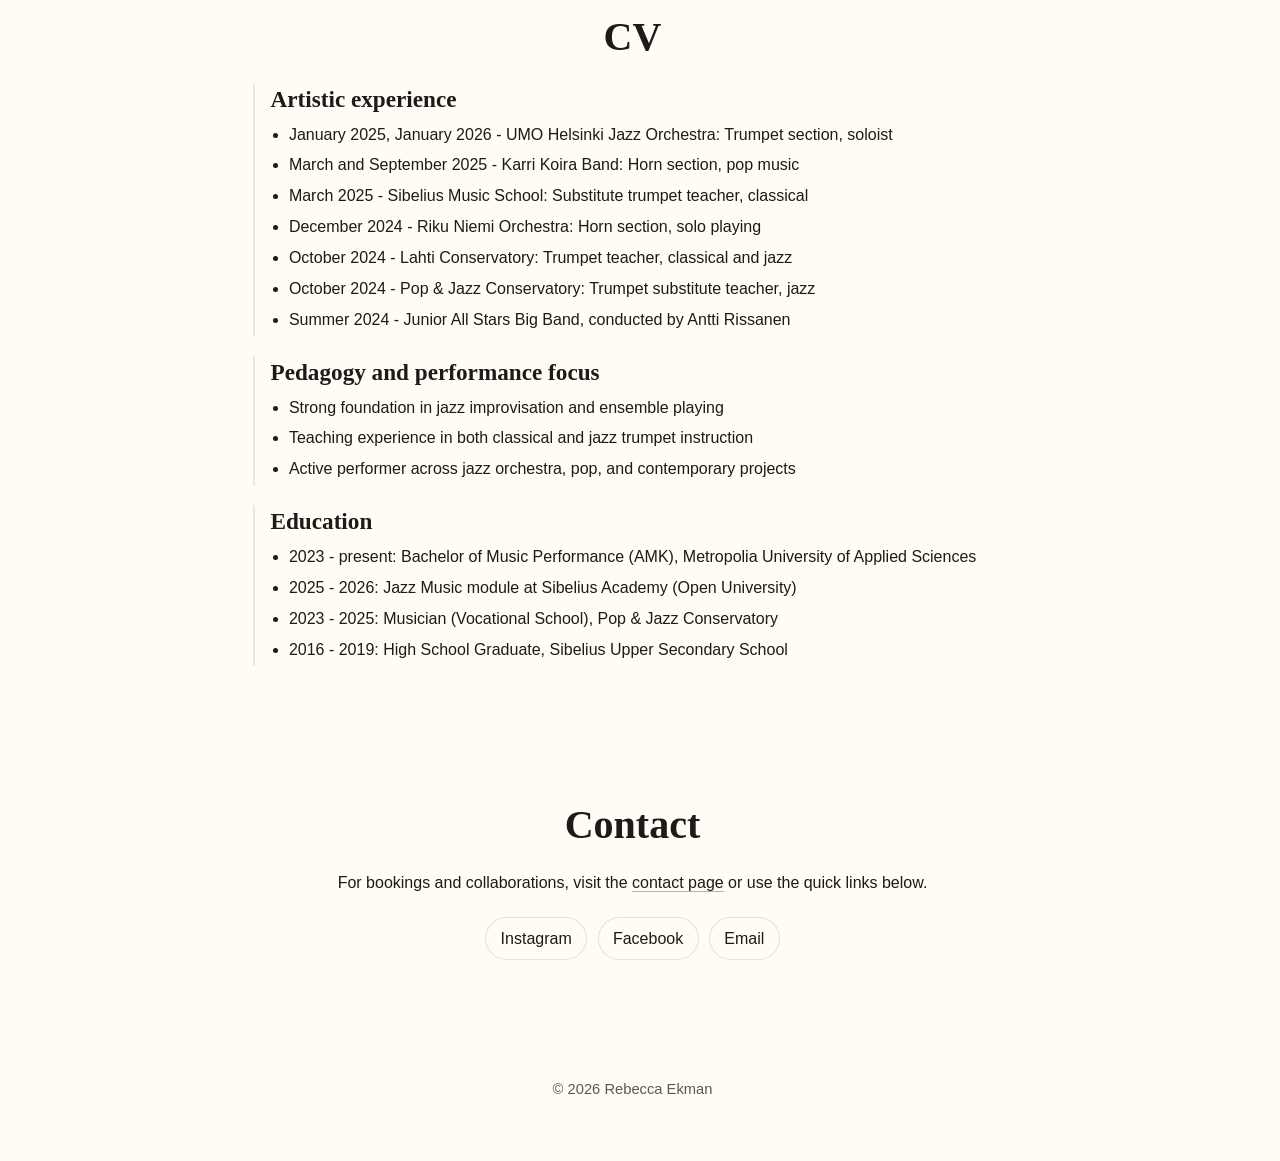
==== commit 18b35253: "Jazz tpt plr to ptp plr, more general" ====
--- a/index.html
+++ b/index.html
@@ -5,10 +5,11 @@
     <meta name="viewport" content="width=device-width, initial-scale=1.0" />
     <meta
       name="description"
-      content="Jazz trumpet player Rebecca Ekman. Performances, biography, experience, and contact links."
+      content="Trumpet player Rebecca Ekman. Performances, biography, experience, and contact links."
       data-i18n-attr="content:meta.description"
     />
-    <title data-i18n="meta.title">Rebecca Ekman | Jazz Trumpet Player</title>
+    <title data-i18n="meta.title">Rebecca Ekman | Trumpet Player</title>
+    <link rel="canonical" href="https://www.rebeccaekman.com/" />
     <link rel="stylesheet" href="style.css" />
   </head>
   <body data-page="home">
@@ -91,7 +92,7 @@
               loading="lazy"
             />
             <div class="hero-overlay">
-              <h1 id="hero-title" class="sr-only">Rebecca Ekman</h1>
+              <h1 id="hero-title" class="sr-only" data-i18n="hero.title">Rebecca Ekman - Jazz Trumpet Player</h1>
               <p class="subtitle" data-i18n="hero.subtitle">Trumpet Player, Educator</p>
               <a class="button" href="#music" data-i18n="hero.listen">Listen</a>
             </div>
--- a/style.css
+++ b/style.css
@@ -71,11 +71,11 @@
 }
 
 body::after {
-  opacity: 0.35;
+  opacity: 0.45;
   background-image: repeating-linear-gradient(
     45deg,
-    rgba(30, 26, 23, 0.035) 0,
-    rgba(30, 26, 23, 0.035) 1px,
+    rgba(30, 26, 23, 0.05) 0,
+    rgba(30, 26, 23, 0.05) 1px,
     transparent 1px,
     transparent 9px
   );
@@ -673,10 +673,56 @@
 
 .info-grid {
   display: grid;
-  grid-template-columns: repeat(2, minmax(0, 280px));
+  grid-template-columns: repeat(2, minmax(0, 180px));
   justify-content: center;
   gap: 1rem;
   margin-bottom: 1.5rem;
+}
+
+.info-grid .card {
+  overflow-wrap: break-word;
+  word-break: break-all;
+}
+
+.contact-label {
+  display: block;
+  font-size: 0.85rem;
+  color: var(--muted);
+  margin-bottom: 0.1rem;
+}
+
+.contact-label + br {
+  display: none;
+}
+
+p:has(.contact-label) {
+  margin-top: 0.9rem;
+  margin-bottom: 0;
+  line-height: 1.3;
+}
+
+.contact-details div {
+  display: flex;
+  flex-direction: column;
+  gap: 0.2rem;
+}
+
+.contact-details dt {
+  font-size: 0.85rem;
+  color: var(--muted);
+}
+
+.contact-details dd {
+  margin: 0;
+  font-size: 1rem;
+  color: var(--text);
+}
+
+.contact-details dd a {
+  color: var(--text) !important;
+  text-decoration-color: rgba(154, 108, 70, 0.55);
+  text-underline-offset: 0.2rem;
+  text-decoration-thickness: 1px;
 }
 
 .card a,
@@ -715,10 +761,6 @@
     grid-template-columns: 1fr;
   }
 
-  .info-grid {
-    grid-template-columns: 1fr;
-  }
-
   .hero {
     padding: 1.1rem 0 1.8rem;
   }
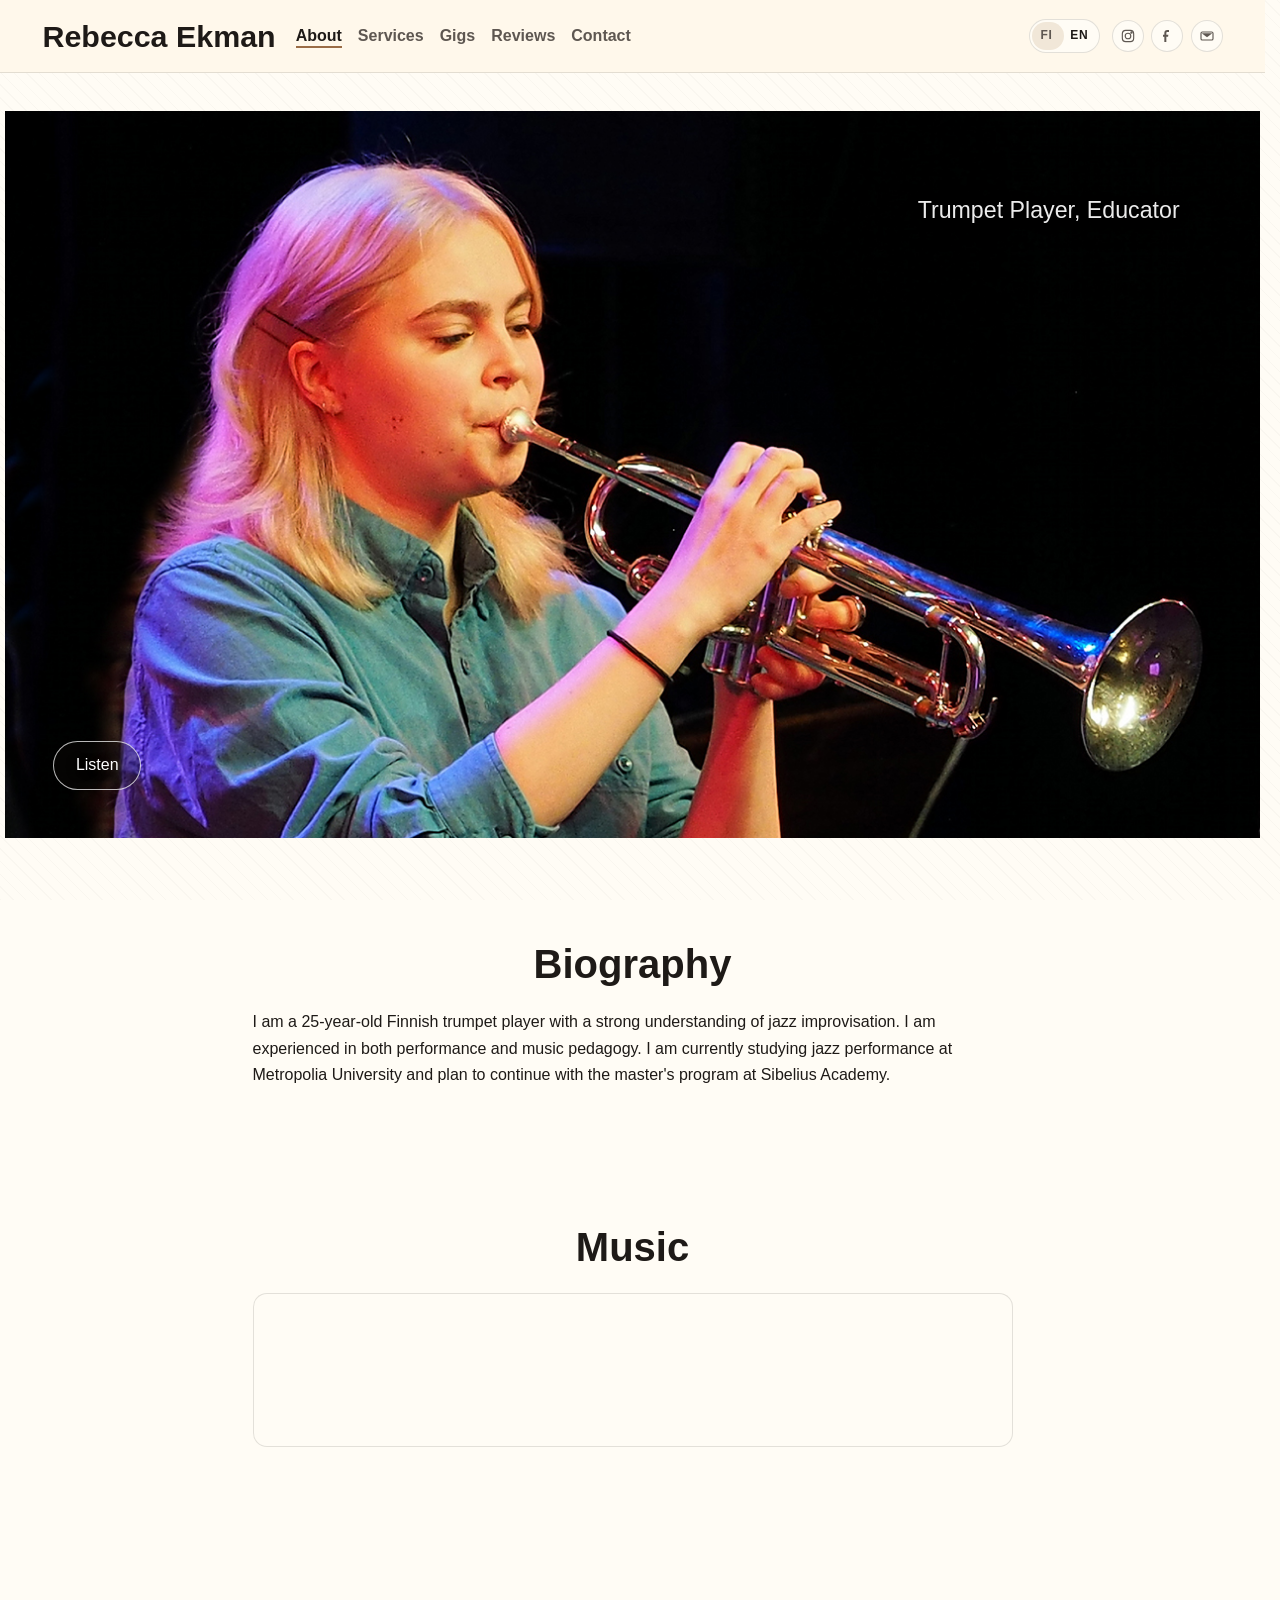
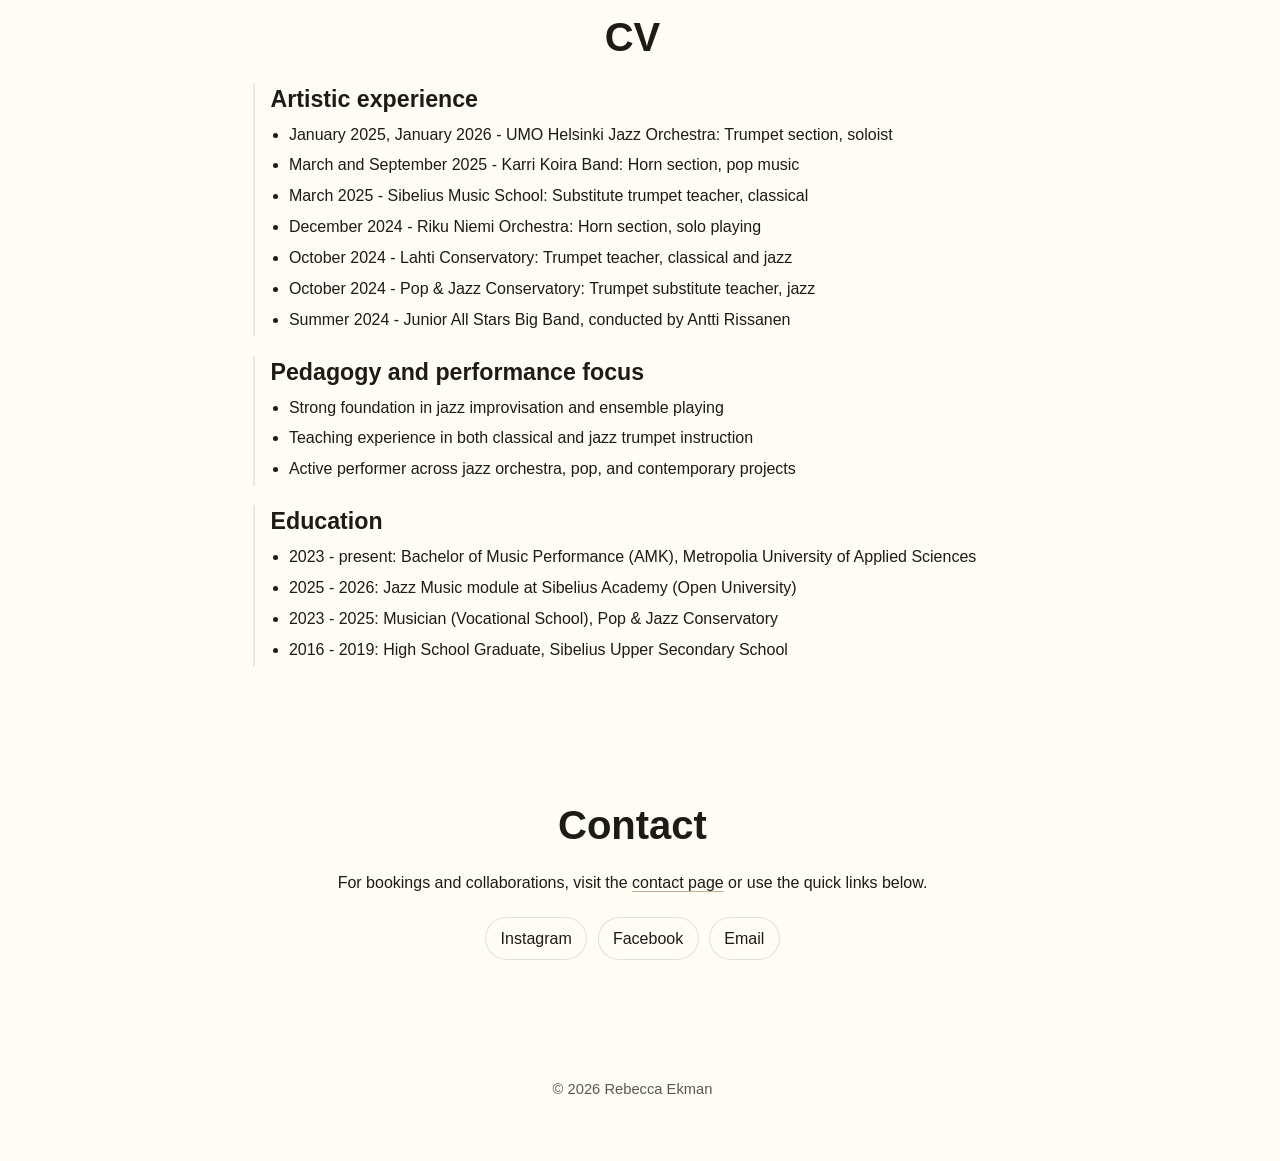
==== commit e90272f0: "top page button order to (FI/EN)" ====
--- a/index.html
+++ b/index.html
@@ -29,8 +29,8 @@
         </div>
         <div class="header-controls">
           <div class="language-switch" role="group" aria-label="Language selection" data-i18n-attr="aria-label:lang.switchAria">
+            <button class="lang-btn" type="button" data-lang-switch="fi" aria-pressed="false">FI</button>
             <button class="lang-btn" type="button" data-lang-switch="en" aria-pressed="true">EN</button>
-            <button class="lang-btn" type="button" data-lang-switch="fi" aria-pressed="false">FI</button>
           </div>
           <button class="menu-toggle" type="button" aria-expanded="false" aria-controls="mobile-menu" aria-label="Open navigation menu" data-i18n-attr="aria-label:menu.toggleAria">
             <span></span><span></span><span></span>
--- a/style.css
+++ b/style.css
@@ -446,7 +446,6 @@
 h3 {
   margin: 0;
   line-height: 1.2;
-  font-family: "Iowan Old Style", "Palatino Linotype", Palatino, "Times New Roman", serif;
   font-weight: 600;
 }
 
